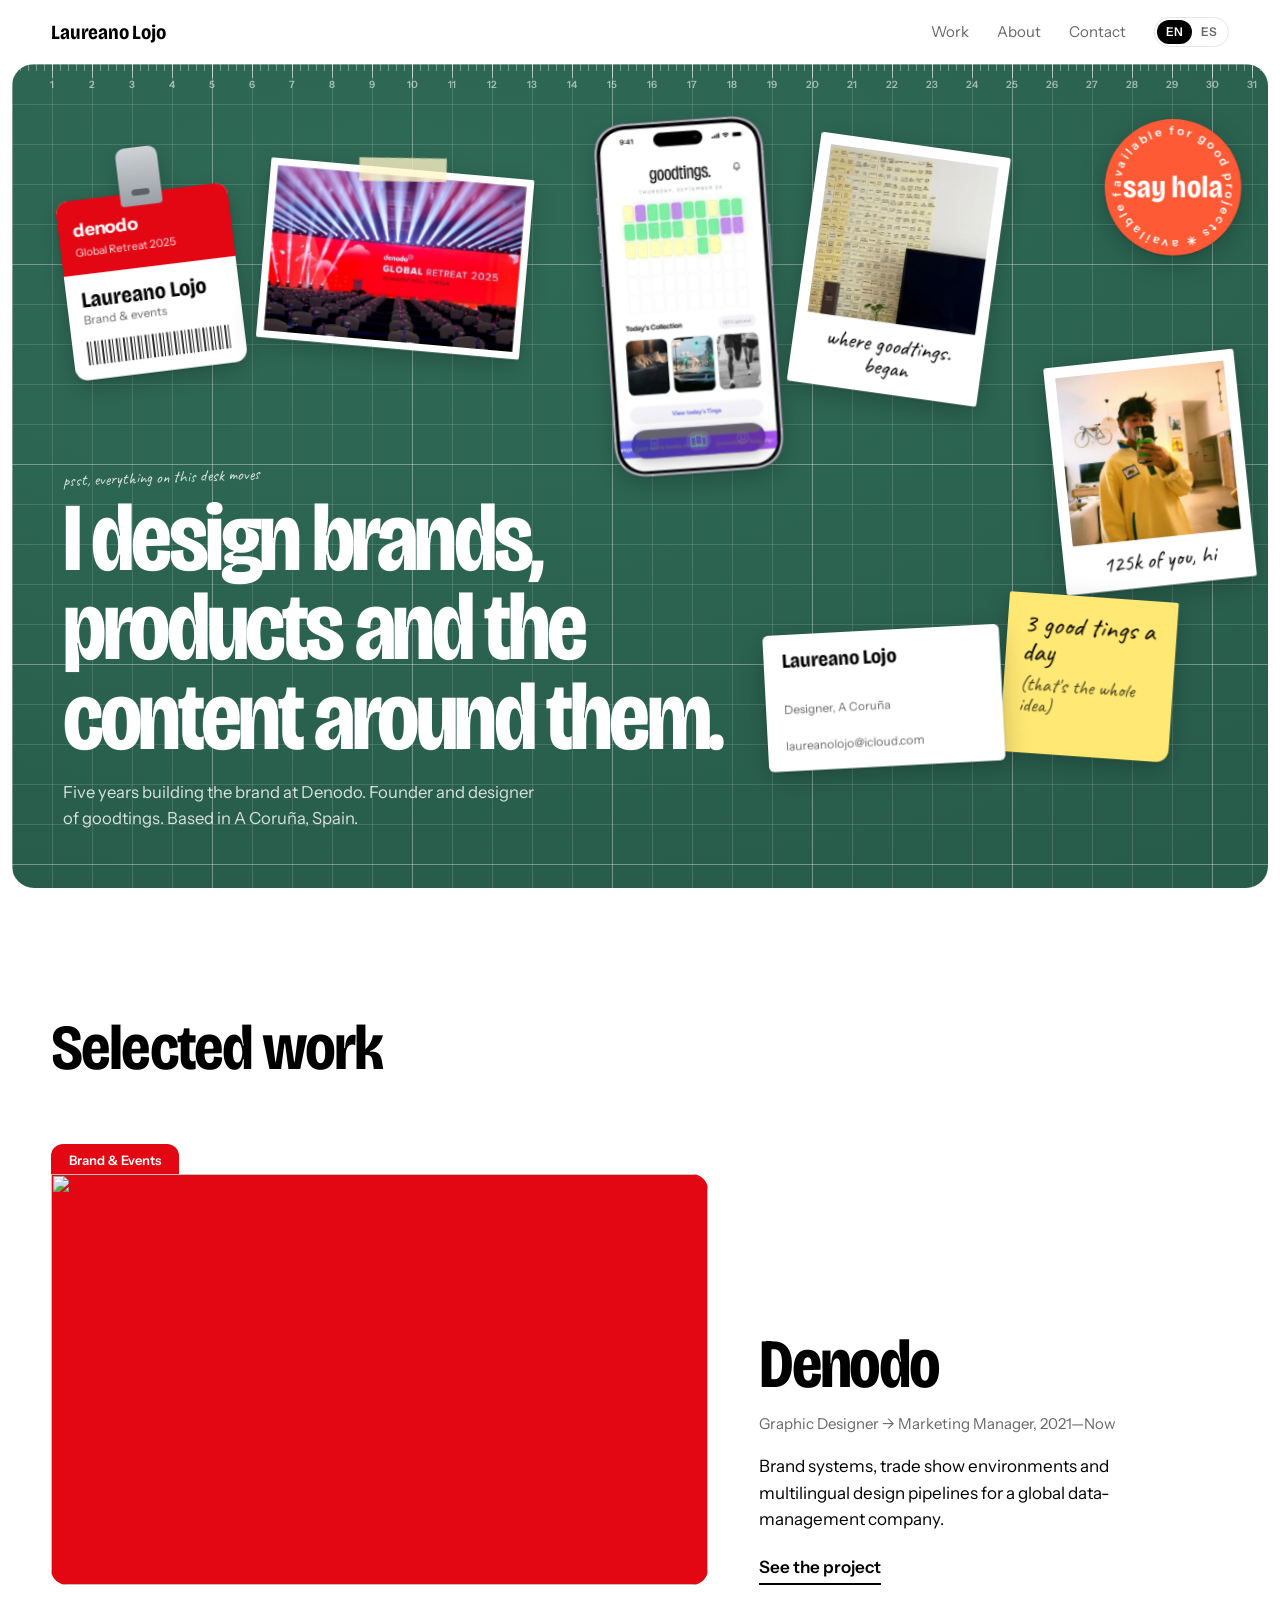
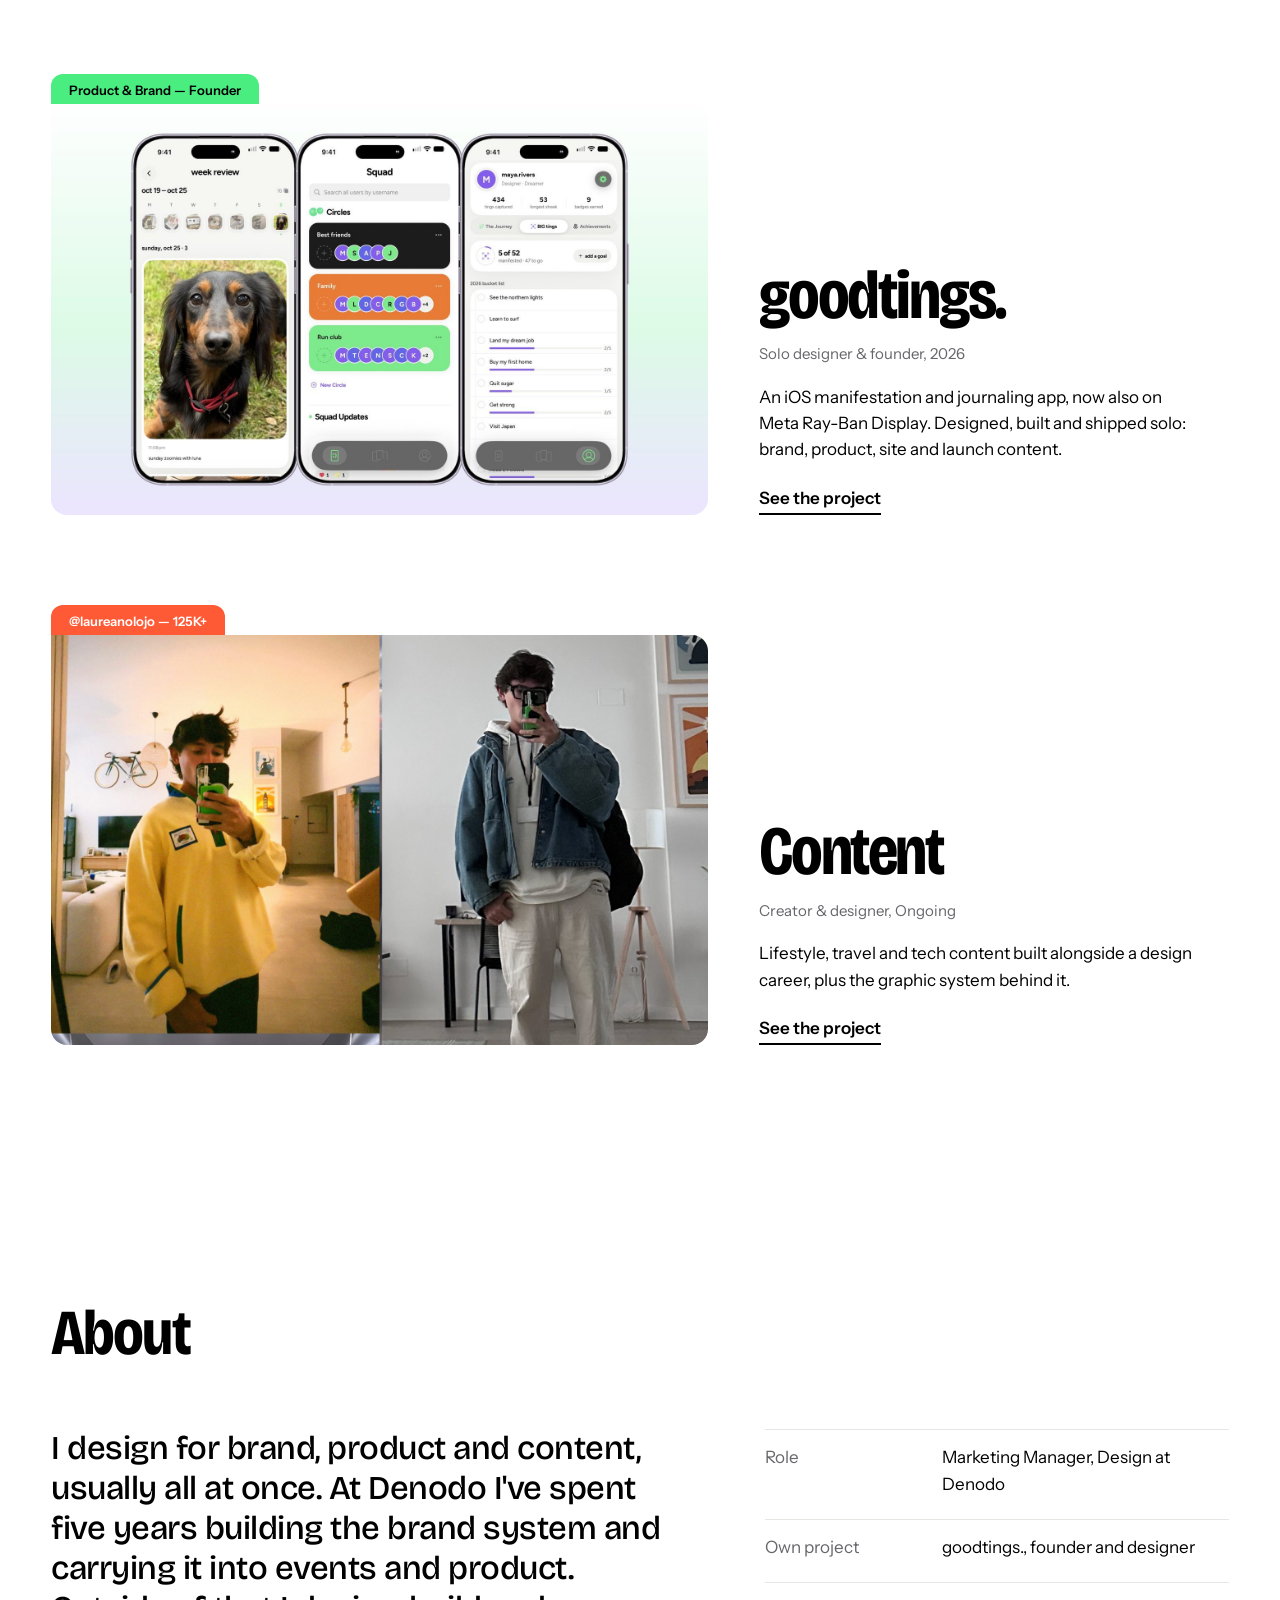
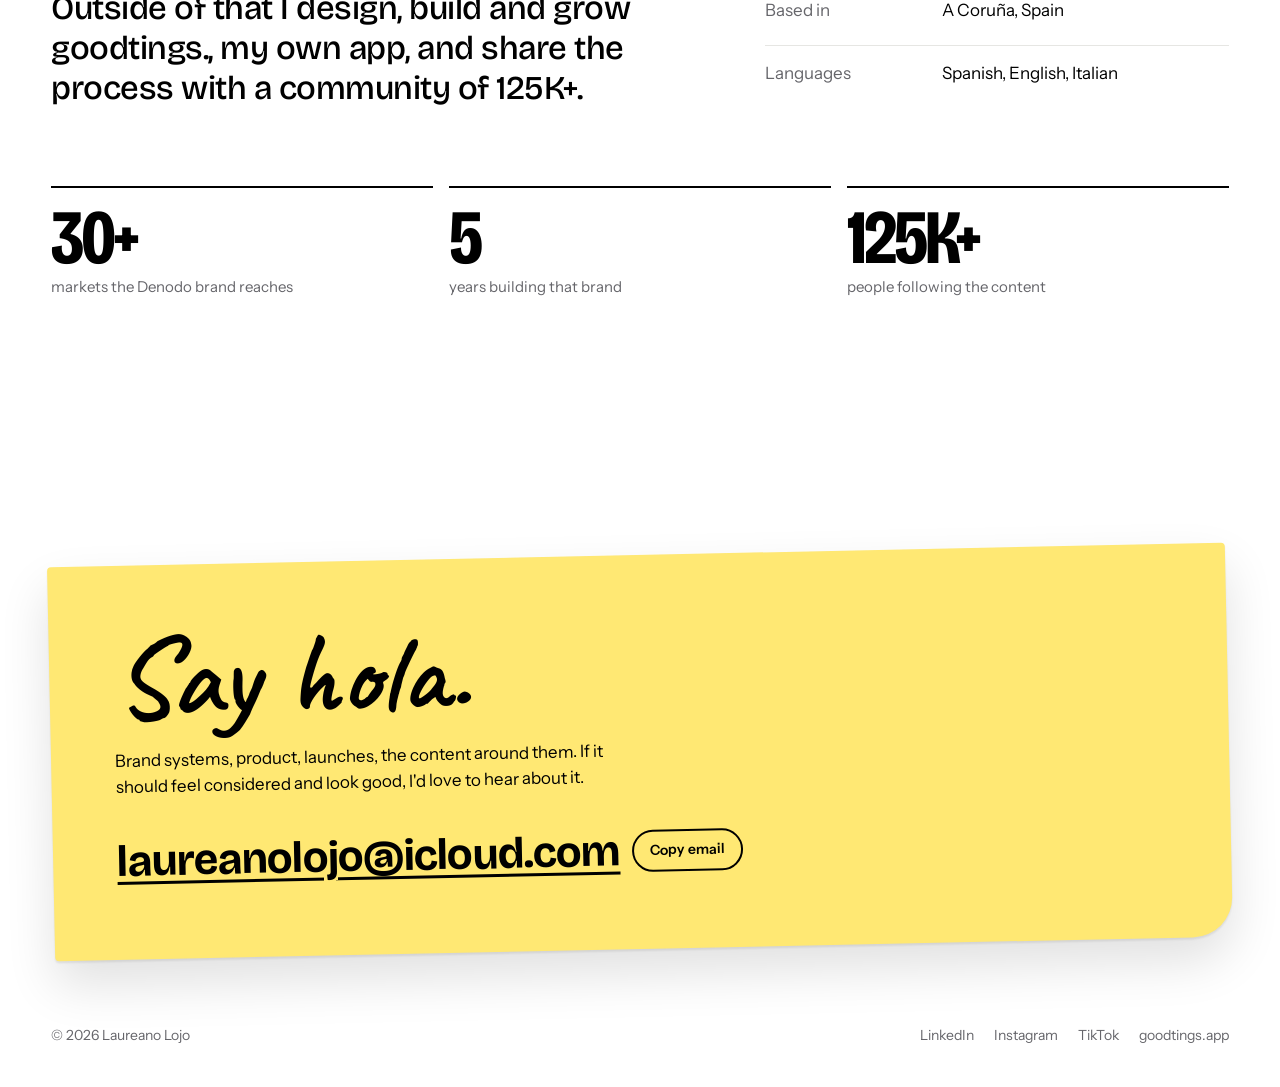
==== index.html @ 53f5b876 "portfolio: the desk — draggable work on a cutting mat, folders for projects, new covers, goodtings 1" ====
<!DOCTYPE html>
<html lang="en">
<head>
<meta charset="UTF-8">
<meta name="viewport" content="width=device-width, initial-scale=1.0, viewport-fit=cover">
<title>Laureano Lojo, designer</title>
<meta name="description" content="Laureano Lojo designs brands, products and the content around them. Brand at Denodo, founder of goodtings. A Coruña, Spain.">
<meta name="theme-color" content="#2F6B57">
<meta property="og:type" content="website">
<meta property="og:title" content="Laureano Lojo, designer">
<meta property="og:description" content="Brands, products and the content around them. Brand at Denodo, founder of goodtings.">
<meta property="og:image" content="https://nitolojo.github.io/laureano-portfolio/assets/images/og-image.jpg?v=2">
<meta property="og:url" content="https://nitolojo.github.io/laureano-portfolio/">
<meta name="twitter:card" content="summary_large_image">
<link rel="preconnect" href="https://fonts.googleapis.com">
<link rel="preconnect" href="https://fonts.gstatic.com" crossorigin>
<link href="https://fonts.googleapis.com/css2?family=Bricolage+Grotesque:opsz,wdth,wght@12..96,75..100,500;12..96,75..100,700&family=Caveat:wght@500;600&family=Instrument+Sans:wght@400;600&display=swap" rel="stylesheet">
<link rel="icon" type="image/x-icon" href="assets/favicon.ico">
<link rel="icon" type="image/png" sizes="32x32" href="assets/favicon-32.png">
<link rel="apple-touch-icon" href="assets/apple-touch-icon.png">
<link rel="stylesheet" href="assets/style.css?v=2">
</head>
<body>
<a class="skip" href="#work" data-en="Skip to work" data-es="Ir al trabajo">Skip to work</a>

<header class="wrap top">
  <a class="name" href="index.html">Laureano Lojo</a>
  <nav aria-label="main">
    <a href="#work" data-en="Work" data-es="Trabajo">Work</a>
    <a href="#about" class="hide-s" data-en="About" data-es="Sobre mí">About</a>
    <a href="#contact" data-en="Contact" data-es="Contacto">Contact</a>
    <span class="lang" role="group" aria-label="language">
      <button type="button" data-lang="en" aria-pressed="true">EN</button>
      <button type="button" data-lang="es" aria-pressed="false">ES</button>
    </span>
  </nav>
</header>

<!-- the desk: a cutting mat with the work lying on it. everything can be picked up. -->
<div class="desk" id="desk" aria-label="Laureano's desk: drag the objects around, or open one to see the project">
  <div class="desk-copy">
    <p class="hint" data-en="psst, everything on this desk moves" data-es="psst, todo en esta mesa se mueve">psst, everything on this desk moves</p>
    <h1 data-en="I design brands, products and the content around them." data-es="Diseño marcas, productos y el contenido que las rodea.">I design brands, products and the content around them.</h1>
    <p data-en="Five years building the brand at Denodo. Founder and designer of goodtings. Based in A Coruña, Spain." data-es="Cinco años construyendo la marca en Denodo. Fundador y diseñador de goodtings. Desde A Coruña.">Five years building the brand at Denodo. Founder and designer of goodtings. Based in A Coruña, Spain.</p>
  </div>

  <a class="obj" href="project.html?slug=denodo" data-at="0.04,0.06,-7" data-m="0.02,0.05,-8"
     data-en-label="Denodo: brand and events" data-es-label="Denodo: marca y eventos">
    <span class="face badge">
      <span class="clip"></span>
      <span class="card">
        <span class="band"><b>denodo</b><span>Global Retreat 2025</span></span>
        <span class="who"><b>Laureano Lojo</b><span data-en="Brand & events" data-es="Marca y eventos">Brand & events</span></span>
        <span class="bar"></span>
      </span>
    </span>
  </a>

  <a class="obj" href="project.html?slug=denodo" data-at="0.2,0.1,5" data-m="0.38,0.03,6"
     data-en-label="Denodo Global Retreat stage" data-es-label="Escenario del Global Retreat de Denodo">
    <span class="face print"><span class="tape"></span><img src="assets/images/desk/stage.jpg" alt="" width="274" height="182"></span>
  </a>

  <a class="obj" href="project.html?slug=goodtings" data-at="0.47,0.04,-4" data-m="0.62,0.27,-5"
     data-en-label="goodtings.: the app" data-es-label="goodtings.: la app">
    <span class="face phone"><img src="assets/images/desk/phone.webp" alt="" width="190" height="390"></span>
  </a>

  <a class="obj" href="project.html?slug=goodtings" data-at="0.63,0.07,8" data-m="0.0,0.3,7"
     data-en-label="goodtings. started as post-its on a wall" data-es-label="goodtings. empezó como post-its en una pared">
    <span class="face polaroid"><img src="assets/images/desk/postits.jpg" alt="" width="186" height="186"><span class="cap" data-en="where goodtings. began" data-es="donde empezó goodtings.">where goodtings. began</span></span>
  </a>

  <a class="obj" href="project.html?slug=content" data-at="0.83,0.33,-6" data-m="0.3,0.24,-3"
     data-en-label="Content: 125K+ on Instagram and TikTok" data-es-label="Contenido: 125K+ en Instagram y TikTok">
    <span class="face polaroid"><img src="assets/images/desk/selfie.jpg" alt="" width="186" height="186"><span class="cap" data-en="125k of you, hi" data-es="125k de vosotros, hola">125k of you, hi</span></span>
  </a>

  <div class="obj" tabindex="0" data-at="0.79,0.62,4" data-m="0.6,0.16,4"
       data-en-label="Post-it note" data-es-label="Post-it">
    <span class="face postit"><span data-en="3 good tings a day" data-es="3 good tings al día">3 good tings a day</span><small data-en="(that's the whole idea)" data-es="(esa es toda la idea)">(that's the whole idea)</small></span>
  </div>

  <a class="obj" href="#contact" data-at="0.87,0.04,0" data-m="0.7,0.03,0"
     data-en-label="Say hola: contact" data-es-label="Di hola: contacto">
    <span class="face sticker">
      <svg viewBox="0 0 150 150" aria-hidden="true"><defs><path id="ring" d="M75,75 m-58,0 a58,58 0 1,1 116,0 a58,58 0 1,1 -116,0"/></defs>
        <text fill="#fff" font-family="Instrument Sans, sans-serif" font-size="13" font-weight="600" letter-spacing="3"><textPath href="#ring" class="ring-text">available for good projects ✳ available for good projects ✳</textPath></text></svg>
      <b data-en="say hola" data-es="di hola">say hola</b>
    </span>
  </a>

  <a class="obj" href="mailto:laureanolojo@icloud.com" data-at="0.6,0.66,-3" data-m="0.3,0.43,-4"
     data-en-label="Business card: email Laureano" data-es-label="Tarjeta: escribe a Laureano">
    <span class="face bizcard"><b>Laureano Lojo</b><span><span data-en="Designer, A Coruña" data-es="Diseñador, A Coruña">Designer, A Coruña</span><br>laureanolojo@icloud.com</span></span>
  </a>
</div>

<main>
  <section id="work" class="wrap">
    <h2 class="sec-h" data-en="Selected work" data-es="Trabajo seleccionado">Selected work</h2>
    <div class="work-list" id="work-list"></div>
  </section>

  <section id="about" class="wrap">
    <h2 class="sec-h" data-en="About" data-es="Sobre mí">About</h2>
    <div class="about">
      <p class="lead" data-en="I design for brand, product and content, usually all at once. At Denodo I've spent five years building the brand system and carrying it into events and product. Outside of that I design, build and grow goodtings., my own app, and share the process with a community of 125K+."
         data-es="Diseño para marca, producto y contenido, casi siempre a la vez. En Denodo llevo cinco años construyendo el sistema de marca y llevándolo a eventos y producto. Fuera de eso diseño, construyo y hago crecer goodtings., mi propia app, y comparto el proceso con una comunidad de más de 125K personas.">I design for brand, product and content, usually all at once. At Denodo I've spent five years building the brand system and carrying it into events and product. Outside of that I design, build and grow goodtings., my own app, and share the process with a community of 125K+.</p>
      <dl class="facts">
        <div><dt data-en="Role" data-es="Rol">Role</dt><dd>Marketing Manager, Design at Denodo</dd></div>
        <div><dt data-en="Own project" data-es="Proyecto propio">Own project</dt><dd data-en="goodtings., founder and designer" data-es="goodtings., fundador y diseñador">goodtings., founder and designer</dd></div>
        <div><dt data-en="Based in" data-es="Base">Based in</dt><dd>A Coruña, Spain</dd></div>
        <div><dt data-en="Languages" data-es="Idiomas">Languages</dt><dd data-en="Spanish, English, Italian" data-es="Español, inglés, italiano">Spanish, English, Italian</dd></div>
      </dl>
    </div>
    <div class="numbers">
      <div><b>30+</b><span data-en="markets the Denodo brand reaches" data-es="mercados a los que llega la marca Denodo">markets the Denodo brand reaches</span></div>
      <div><b>5</b><span data-en="years building that brand" data-es="años construyendo esa marca">years building that brand</span></div>
      <div><b>125K+</b><span data-en="people following the content" data-es="personas siguiendo el contenido">people following the content</span></div>
    </div>
  </section>

  <section id="contact" class="wrap contact">
    <div class="note">
      <h2 data-en="Say hola." data-es="Di hola.">Say hola.</h2>
      <p data-en="Brand systems, product, launches, the content around them. If it should feel considered and look good, I'd love to hear about it." data-es="Sistemas de marca, producto, lanzamientos y el contenido que los rodea. Si tiene que sentirse cuidado y verse bien, me encantará escucharlo.">Brand systems, product, launches, the content around them. If it should feel considered and look good, I'd love to hear about it.</p>
      <div class="mail">
        <a href="mailto:laureanolojo@icloud.com">laureanolojo@icloud.com</a>
        <button type="button" class="copy" data-copy="laureanolojo@icloud.com" data-en="Copy email" data-es="Copiar email">Copy email</button>
      </div>
    </div>
  </section>
</main>

<footer class="wrap foot">
  <span>© 2026 Laureano Lojo</span>
  <nav aria-label="social">
    <a href="https://www.linkedin.com/in/laureano-lojo-a14077158/" target="_blank" rel="noopener">LinkedIn</a>
    <a href="https://instagram.com/laureanolojo" target="_blank" rel="noopener">Instagram</a>
    <a href="https://tiktok.com/@laureanolojo" target="_blank" rel="noopener">TikTok</a>
    <a href="https://goodtings.app/" target="_blank" rel="noopener">goodtings.app</a>
  </nav>
</footer>

<script src="assets/data.js?v=2"></script>
<script src="assets/main.js?v=2"></script>
</body>
</html>
---- assets/style.css ----
/* Laureano Lojo — the desk
   Palette: cutting-mat green, white paper, black ink, post-it yellow, signal orange. */
:root {
  --mat: #2F6B57;
  --mat-deep: #275B4A;
  --mat-line: rgba(255, 255, 255, .13);
  --mat-line-strong: rgba(255, 255, 255, .26);
  --paper: #FFFFFF;
  --ink: #000000;
  --graphite: #66666B;
  --rule: #E6E6E3;
  --postit: #FFE873;
  --signal: #FF5A36;
  --display: 'Bricolage Grotesque', 'Helvetica Neue', Arial, sans-serif;
  --text: 'Instrument Sans', 'Helvetica Neue', Arial, sans-serif;
  --hand: 'Caveat', 'Comic Sans MS', cursive;
  --gutter: clamp(16px, 4vw, 56px);
  --ease: cubic-bezier(.2, .8, .2, 1);
}

* { box-sizing: border-box; }
html { -webkit-text-size-adjust: 100%; scroll-behavior: smooth; }
@media (prefers-reduced-motion: reduce) { html { scroll-behavior: auto; } }
body {
  margin: 0; background: var(--paper); color: var(--ink);
  font-family: var(--text); font-size: 17px; line-height: 1.55;
  -webkit-font-smoothing: antialiased; text-rendering: optimizeLegibility;
}
img { max-width: 100%; display: block; }
a { color: inherit; }
button { font: inherit; color: inherit; }
:focus-visible { outline: 3px solid var(--signal); outline-offset: 3px; border-radius: 6px; }
.wrap { padding-inline: var(--gutter); max-width: 1440px; margin-inline: auto; }
.skip { position: absolute; left: -999px; top: 8px; background: var(--ink); color: #fff; padding: 8px 14px; border-radius: 8px; z-index: 100; }
.skip:focus { left: 8px; }

/* ── header ── */
.top { display: flex; align-items: center; justify-content: space-between; gap: 16px; height: 64px; }
.name { font-family: var(--display); font-weight: 700; font-size: 20px; letter-spacing: -.01em; text-decoration: none; font-variation-settings: 'wdth' 85; }
.top nav { display: flex; align-items: center; gap: clamp(10px, 2.4vw, 28px); font-size: 15px; }
.top nav a { text-decoration: none; color: var(--graphite); transition: color .2s; }
.top nav a:hover { color: var(--ink); }
.lang { display: inline-flex; border: 1px solid var(--rule); border-radius: 999px; padding: 2px; }
.lang button { border: 0; background: none; padding: 3px 9px; border-radius: 999px; font-size: 12px; font-weight: 600; color: var(--graphite); cursor: pointer; }
.lang button[aria-pressed="true"] { background: var(--ink); color: #fff; }

/* ── the desk (cutting mat) ── */
.desk {
  position: relative; margin: 0 12px; border-radius: 22px; overflow: hidden;
  height: min(calc(100svh - 76px), 900px); min-height: 600px;
  background:
    linear-gradient(var(--mat-line-strong) 1px, transparent 1px) 0 0 / 200px 200px,
    linear-gradient(90deg, var(--mat-line-strong) 1px, transparent 1px) 0 0 / 200px 200px,
    linear-gradient(var(--mat-line) 1px, transparent 1px) 0 0 / 40px 40px,
    linear-gradient(90deg, var(--mat-line) 1px, transparent 1px) 0 0 / 40px 40px,
    radial-gradient(120% 90% at 30% 20%, var(--mat) 0%, var(--mat-deep) 100%);
  touch-action: pan-y; user-select: none; -webkit-user-select: none;
}
.desk::before { /* the printed ruler along the top edge */
  content: ''; position: absolute; left: 0; right: 0; top: 0; height: 18px; pointer-events: none;
  background:
    linear-gradient(90deg, rgba(255,255,255,.55) 1px, transparent 1px) 0 0 / 40px 14px no-repeat,
    repeating-linear-gradient(90deg, rgba(255,255,255,.55) 0 1px, transparent 1px 40px) 0 0 / 100% 14px no-repeat,
    repeating-linear-gradient(90deg, rgba(255,255,255,.35) 0 1px, transparent 1px 8px) 0 0 / 100% 7px no-repeat;
}
.ruler-n { position: absolute; top: 16px; font: 600 10px/1 var(--text); color: rgba(255,255,255,.55); transform: translateX(-50%); pointer-events: none; }
.desk-copy { position: absolute; left: var(--gutter); right: var(--gutter); bottom: clamp(28px, 5vw, 56px); color: #fff; pointer-events: none; z-index: 1; }
.desk-copy h1 {
  margin: 0; max-width: 15ch; font-family: var(--display); font-weight: 700;
  font-size: clamp(44px, 7.6vw, 124px); line-height: .92; letter-spacing: -.035em; font-variation-settings: 'wdth' 82;
}
.desk-copy p { margin: 18px 0 0; max-width: 44ch; font-size: clamp(15px, 1.3vw, 18px); color: rgba(255,255,255,.82); }

/* objects */
.obj {
  position: absolute; left: 0; top: 0; z-index: 2; cursor: grab; touch-action: none;
  will-change: transform; text-decoration: none; color: var(--ink);
  filter: drop-shadow(0 1px 1px rgba(0,0,0,.18)) drop-shadow(0 8px 14px rgba(0,0,0,.22));
  transition: filter .25s var(--ease);
}
.obj.held { cursor: grabbing; filter: drop-shadow(0 2px 2px rgba(0,0,0,.14)) drop-shadow(0 26px 34px rgba(0,0,0,.3)); }
.obj:focus-visible { outline-color: var(--postit); }
:where(.obj) .face { display: block; position: relative; }
.face span, .face b, .face small { display: block; }

.polaroid { background: #fff; padding: 12px 12px 0; width: 210px; border-radius: 3px; }
.polaroid img { width: 186px; height: 186px; object-fit: cover; border-radius: 1px; pointer-events: none; }
.polaroid .cap { font-family: var(--hand); font-size: 25px; line-height: 1; padding: 12px 2px 16px; text-align: center; }
.phone img { width: 190px; pointer-events: none; }
.badge { width: 190px; }
.badge .clip { width: 46px; height: 64px; margin: 0 auto -14px; border-radius: 10px 10px 4px 4px; background: linear-gradient(#cfd2d6, #9aa0a6); position: relative; z-index: 1; }
.badge .clip::after { content: ''; position: absolute; left: 13px; right: 13px; top: 46px; height: 7px; border-radius: 4px; background: #5c6268; }
.badge .card { background: #fff; border-radius: 14px; overflow: hidden; padding-bottom: 16px; }
.badge .band { background: #E30613; color: #fff; padding: 18px 16px 14px; }
.badge .band b { display: block; font-family: var(--text); font-weight: 700; font-size: 20px; letter-spacing: -.01em; }
.badge .band span { font-size: 12px; opacity: .9; }
.badge .who { padding: 16px 16px 0; }
.badge .who b { display: block; font-family: var(--display); font-weight: 700; font-size: 24px; line-height: 1; font-variation-settings: 'wdth' 85; }
.badge .who span { font-size: 13px; color: var(--graphite); }
.badge .bar { margin: 14px 16px 0; height: 26px; background: repeating-linear-gradient(90deg, #000 0 2px, transparent 2px 4px, #000 4px 5px, transparent 5px 8px); opacity: .85; }
.print { background: #fff; padding: 8px; width: 290px; border-radius: 2px; }
.print img { width: 274px; pointer-events: none; }
.print .tape { position: absolute; top: -12px; left: 50%; width: 96px; height: 26px; margin-left: -48px; background: rgba(255, 246, 200, .78); transform: rotate(-4deg); }
.postit { width: 186px; min-height: 176px; padding: 18px 18px 20px; background: var(--postit); font-family: var(--hand); font-size: 30px; line-height: 1.02; border-radius: 2px 2px 14px 2px; }
.postit small { display: block; margin-top: 10px; font-size: 22px; opacity: .7; }
.sticker { width: 150px; height: 150px; border-radius: 50%; background: var(--signal); color: #fff; display: grid; place-items: center; }
.sticker svg { position: absolute; inset: 0; width: 100%; height: 100%; animation: spin 18s linear infinite; }
.sticker b { font-family: var(--display); font-size: 34px; line-height: .9; text-align: center; font-variation-settings: 'wdth' 80; }
@keyframes spin { to { transform: rotate(1turn); } }
@media (prefers-reduced-motion: reduce) { .sticker svg { animation: none; } }
.bizcard { width: 260px; height: 150px; padding: 18px 20px; background: #fff; border-radius: 6px; display: flex; flex-direction: column; justify-content: space-between; }
.bizcard b { font-family: var(--display); font-size: 22px; font-weight: 700; line-height: 1; font-variation-settings: 'wdth' 85; }
.bizcard span { font-size: 13px; color: var(--graphite); }

.hint { margin: 0 0 14px; color: rgba(255,255,255,.78); font-family: var(--hand); font-size: 26px; transform: rotate(-2deg); transform-origin: left; transition: opacity .6s; }
.desk.touched .hint { opacity: 0; }

/* ── sections ── */
section { padding-block: clamp(72px, 10vw, 140px); }
.sec-h { font-family: var(--display); font-weight: 700; font-size: clamp(36px, 5vw, 64px); line-height: 1; letter-spacing: -.03em; margin: 0 0 clamp(32px, 5vw, 64px); font-variation-settings: 'wdth' 85; }

/* work: projects as folders */
.work-list { display: grid; gap: clamp(48px, 7vw, 96px); }
.proj { display: grid; grid-template-columns: minmax(0, 7fr) minmax(0, 5fr); gap: clamp(24px, 4vw, 64px); align-items: end; text-decoration: none; }
.proj .folder { position: relative; padding-top: 30px; }
.proj .tab { position: absolute; left: 0; top: 0; height: 34px; padding: 6px 18px 0; border-radius: 12px 12px 0 0; background: var(--accent); color: var(--tab-ink, #fff); font-size: 13px; font-weight: 600; }
.proj .sheet { position: relative; border-radius: 0 16px 16px 16px; overflow: hidden; background: var(--accent); aspect-ratio: 16 / 10; }
.proj .sheet img { width: 100%; height: 100%; object-fit: cover; transition: transform .7s var(--ease); }
.proj:hover .sheet img { transform: scale(1.025); }
.proj h3 { margin: 0; font-family: var(--display); font-weight: 700; font-size: clamp(40px, 5.4vw, 80px); line-height: .95; letter-spacing: -.035em; font-variation-settings: 'wdth' 82; }
.proj .meta { margin: 14px 0 0; color: var(--graphite); font-size: 15px; }
.proj .sum { margin: 18px 0 0; max-width: 40ch; }
.proj .open { display: inline-block; margin-top: 22px; font-weight: 600; border-bottom: 2px solid currentColor; padding-bottom: 2px; }
.proj:hover .open { color: var(--mat); }

/* about */
.about { display: grid; grid-template-columns: minmax(0, 7fr) minmax(0, 5fr); gap: clamp(32px, 5vw, 80px); }
.about .lead { margin: 0; font-family: var(--display); font-weight: 500; font-size: clamp(24px, 2.6vw, 36px); line-height: 1.2; letter-spacing: -.015em; max-width: 30ch; }
.facts { margin: 0; display: grid; gap: 0; }
.facts div { display: grid; grid-template-columns: 9.5em 1fr; gap: 16px; padding: 14px 0; border-top: 1px solid var(--rule); }
.facts dt { color: var(--graphite); }
.facts dd { margin: 0; }
.numbers { display: grid; grid-template-columns: repeat(3, minmax(0, 1fr)); gap: 16px; margin-top: clamp(48px, 6vw, 80px); }
.numbers div { padding-top: 16px; border-top: 2px solid var(--ink); }
.numbers b { display: block; font-family: var(--display); font-size: clamp(44px, 6vw, 88px); line-height: .9; letter-spacing: -.04em; font-variation-settings: 'wdth' 80; }
.numbers span { color: var(--graphite); font-size: 15px; }

/* contact: one big post-it */
.contact { padding-bottom: 40px; }
.note {
  position: relative; background: var(--postit); border-radius: 4px 4px 40px 4px; padding: clamp(28px, 5vw, 72px);
  transform: rotate(-1.2deg); box-shadow: 0 2px 2px rgba(0,0,0,.08), 0 24px 50px rgba(0,0,0,.12);
}
.note h2 { margin: 0; font-family: var(--hand); font-weight: 600; font-size: clamp(56px, 9vw, 140px); line-height: .85; }
.note p { margin: 20px 0 0; max-width: 46ch; }
.mail { display: flex; flex-wrap: wrap; align-items: center; gap: 12px; margin-top: 28px; }
.mail a { font-family: var(--display); font-weight: 700; font-size: clamp(22px, 3.4vw, 44px); letter-spacing: -.02em; text-decoration-thickness: 3px; text-underline-offset: 6px; overflow-wrap: anywhere; }
.copy { border: 2px solid var(--ink); background: transparent; border-radius: 999px; padding: 8px 16px; font-weight: 600; font-size: 14px; cursor: pointer; }
.copy:hover { background: var(--ink); color: var(--postit); }
.foot { display: flex; flex-wrap: wrap; justify-content: space-between; gap: 12px; padding-block: 36px 40px; color: var(--graphite); font-size: 14px; }
.foot nav { display: flex; gap: 20px; }
.foot a { text-decoration: none; }
.foot a:hover { color: var(--ink); }

/* project page */
.pd-head { padding-block: clamp(40px, 6vw, 80px) clamp(28px, 4vw, 48px); }
.back { color: var(--graphite); text-decoration: none; font-size: 15px; }
.back:hover { color: var(--ink); }
.pd-head h1 { margin: 18px 0 0; font-family: var(--display); font-weight: 700; font-size: clamp(56px, 11vw, 176px); line-height: .88; letter-spacing: -.045em; font-variation-settings: 'wdth' 78; }
.pd-meta { display: grid; grid-template-columns: repeat(3, minmax(0, 1fr)); gap: 16px; margin: 36px 0 0; }
.pd-meta div { border-top: 1px solid var(--rule); padding-top: 12px; }
.pd-meta dt { color: var(--graphite); font-size: 14px; }
.pd-meta dd { margin: 4px 0 0; }
.visit { display: inline-block; margin-top: 28px; font-weight: 600; border-bottom: 2px solid currentColor; padding-bottom: 2px; text-decoration: none; }
.pd-cover { border-radius: 18px; overflow: hidden; background: var(--accent); }
.pd-cover img { width: 100%; }
.pd-desc { padding-block: clamp(48px, 7vw, 96px); }
.pd-desc p { margin: 0; max-width: 34ch; font-family: var(--display); font-weight: 500; font-size: clamp(24px, 2.8vw, 38px); line-height: 1.22; letter-spacing: -.015em; }
.gallery { columns: 2 380px; column-gap: clamp(12px, 2vw, 24px); }
.gallery img { width: 100%; border-radius: 14px; margin-bottom: clamp(12px, 2vw, 24px); break-inside: avoid; background: #f2f2f2; }
.next { display: block; margin-top: clamp(64px, 9vw, 120px); padding-block: 28px; border-top: 2px solid var(--ink); text-decoration: none; }
.next span { color: var(--graphite); font-size: 15px; }
.next b { display: block; font-family: var(--display); font-size: clamp(44px, 7vw, 104px); line-height: .95; letter-spacing: -.04em; font-variation-settings: 'wdth' 80; transition: color .2s; }
.next:hover b { color: var(--mat); }

/* ── responsive ── */
@media (max-width: 860px) {
  .proj, .about { grid-template-columns: 1fr; }
  .proj { align-items: start; }
  .top nav .hide-s { display: none; }
}
@media (max-width: 640px) {
  .desk { margin: 0 8px; border-radius: 18px; min-height: 560px; }
  .desk-copy h1 { font-size: clamp(40px, 12vw, 60px); }
  .numbers { grid-template-columns: 1fr; }
  .facts div { grid-template-columns: 1fr; gap: 2px; }
  .pd-meta { grid-template-columns: 1fr; }
  .note { transform: none; }
}
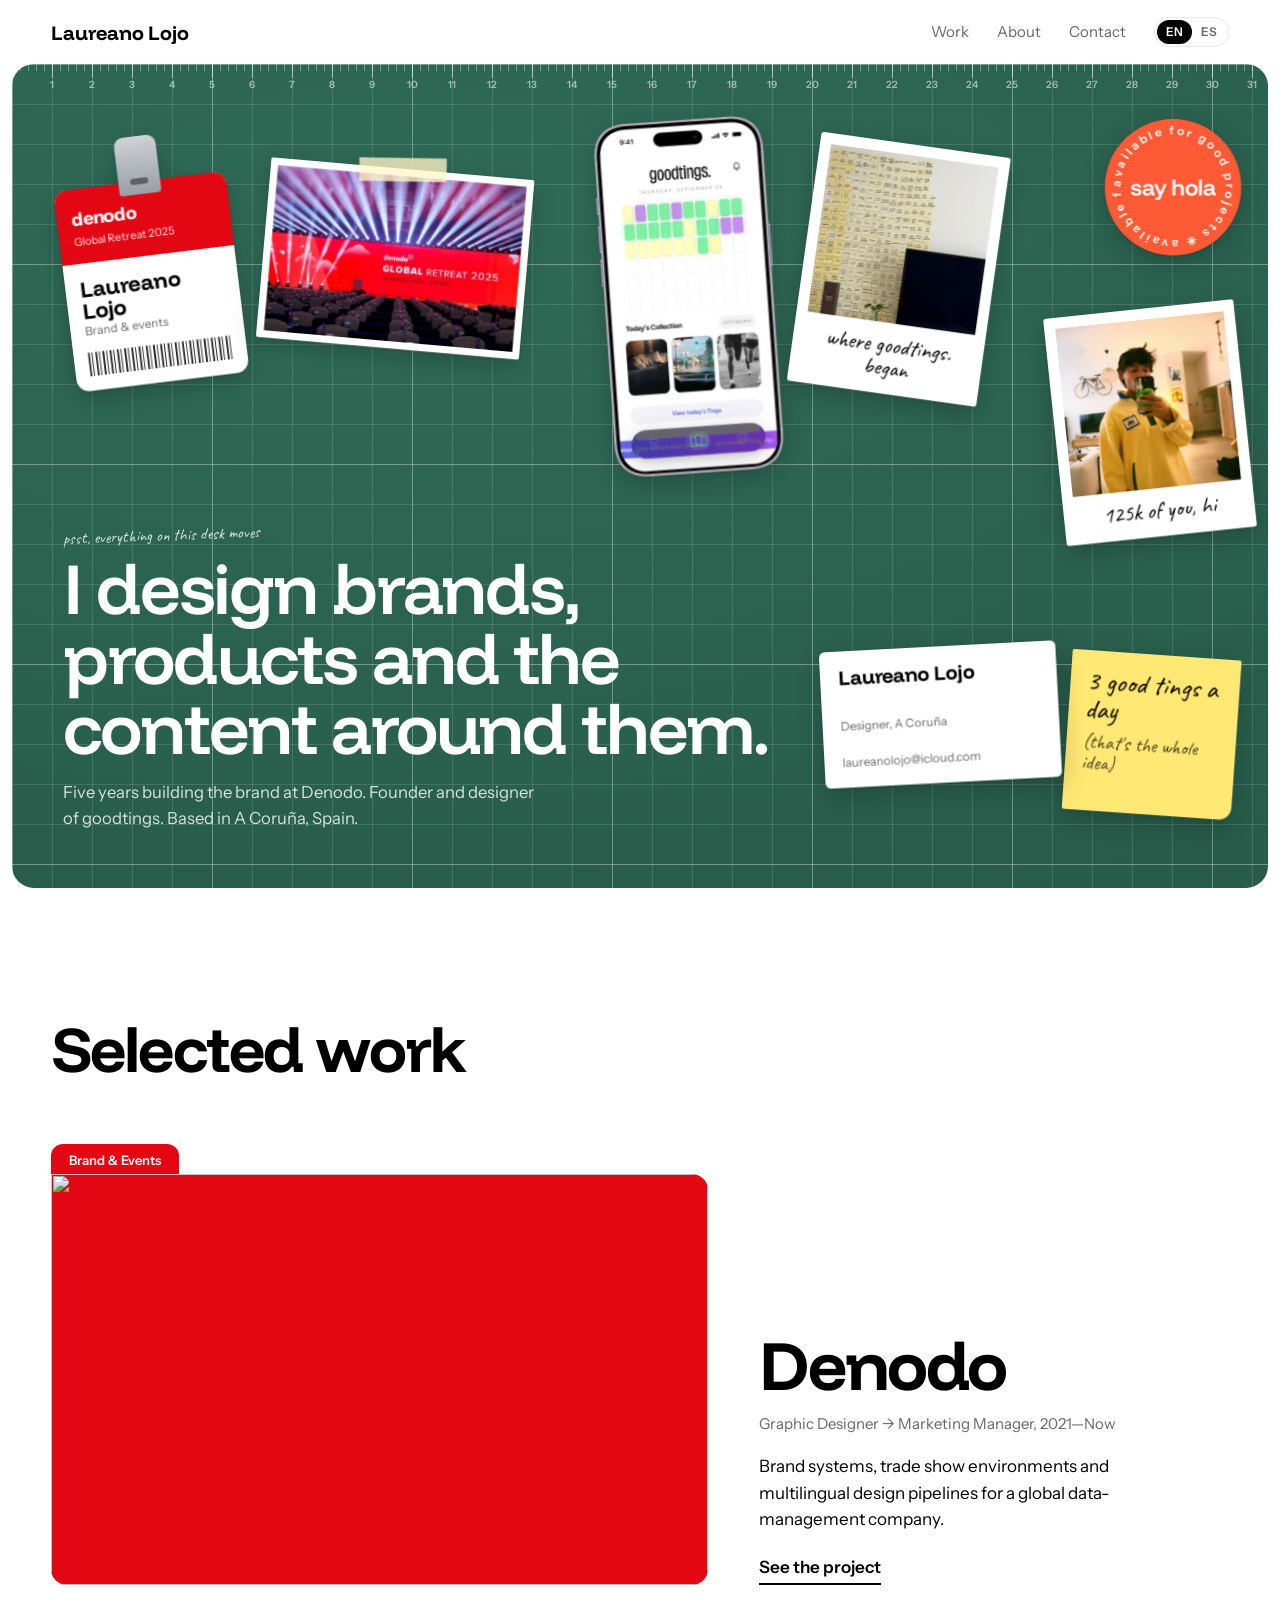
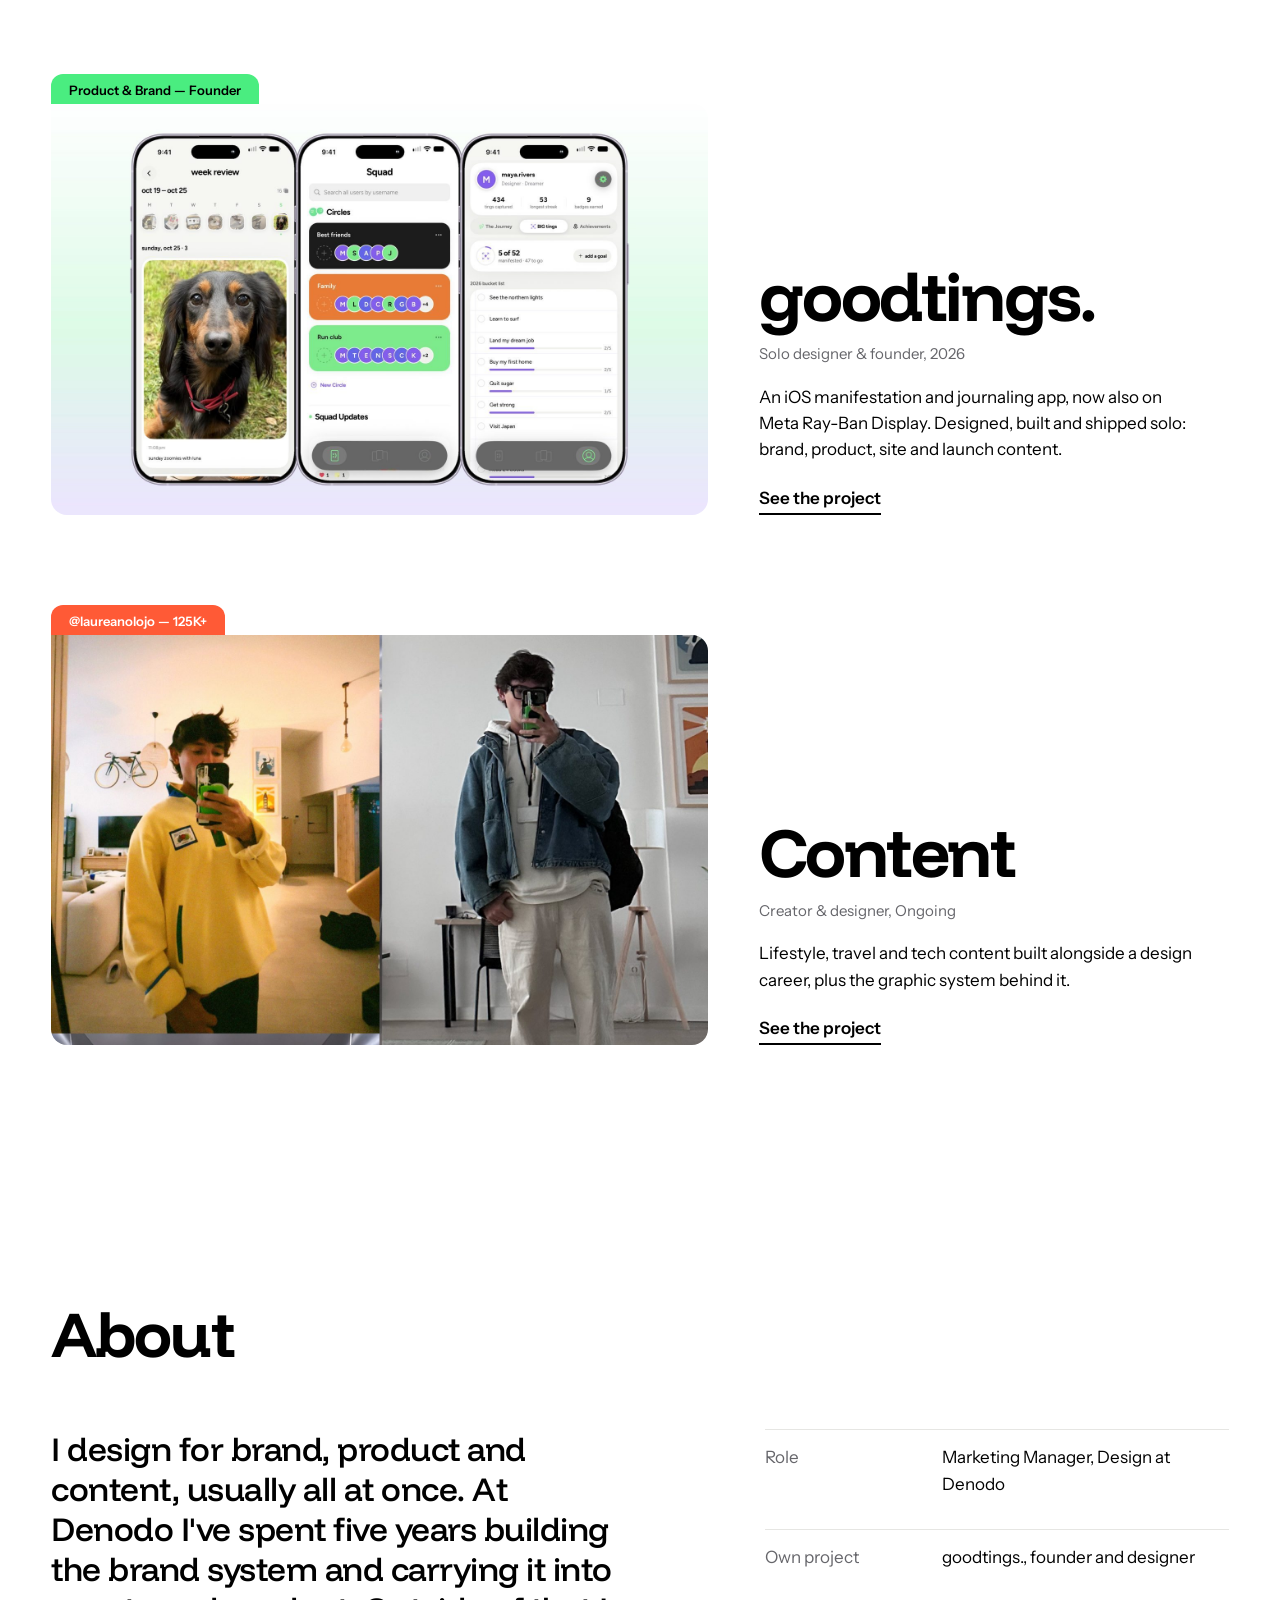
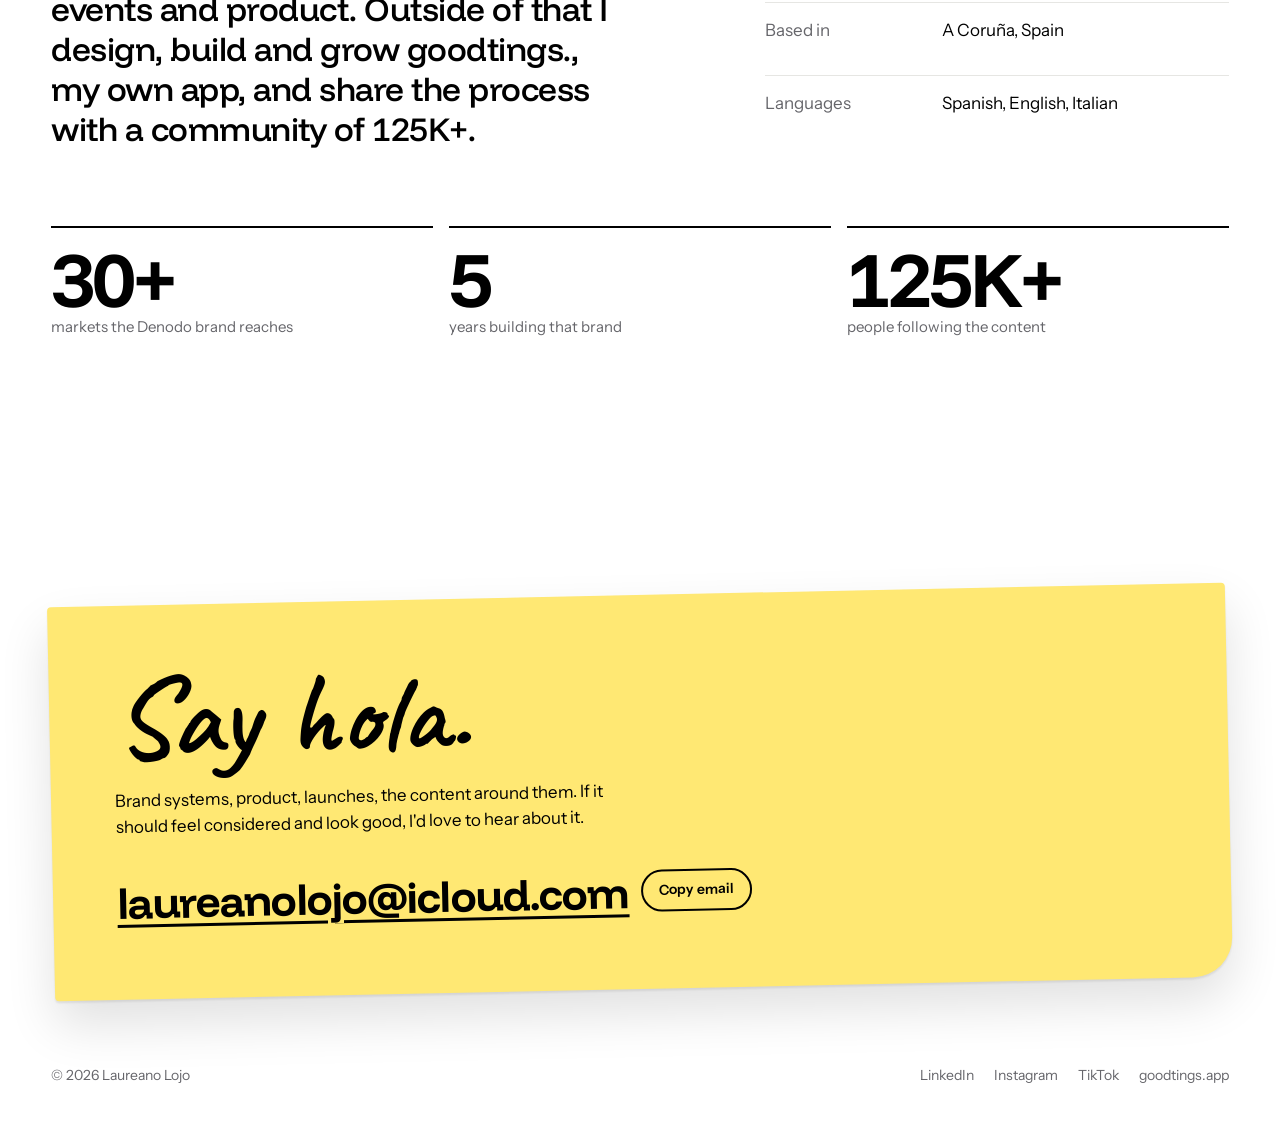
==== commit e41be28d: "portfolio: Funnel Display for headings, headline and desk spacing tuned Co-Authored-By: Claude Opus " ====
--- a/index.html
+++ b/index.html
@@ -9,16 +9,16 @@
 <meta property="og:type" content="website">
 <meta property="og:title" content="Laureano Lojo, designer">
 <meta property="og:description" content="Brands, products and the content around them. Brand at Denodo, founder of goodtings.">
-<meta property="og:image" content="https://nitolojo.github.io/laureano-portfolio/assets/images/og-image.jpg?v=2">
+<meta property="og:image" content="https://nitolojo.github.io/laureano-portfolio/assets/images/og-image.jpg?v=3">
 <meta property="og:url" content="https://nitolojo.github.io/laureano-portfolio/">
 <meta name="twitter:card" content="summary_large_image">
 <link rel="preconnect" href="https://fonts.googleapis.com">
 <link rel="preconnect" href="https://fonts.gstatic.com" crossorigin>
-<link href="https://fonts.googleapis.com/css2?family=Bricolage+Grotesque:opsz,wdth,wght@12..96,75..100,500;12..96,75..100,700&family=Caveat:wght@500;600&family=Instrument+Sans:wght@400;600&display=swap" rel="stylesheet">
+<link href="https://fonts.googleapis.com/css2?family=Funnel+Display:wght@500;600;700&family=Caveat:wght@500;600&family=Instrument+Sans:wght@400;600&display=swap" rel="stylesheet">
 <link rel="icon" type="image/x-icon" href="assets/favicon.ico">
 <link rel="icon" type="image/png" sizes="32x32" href="assets/favicon-32.png">
 <link rel="apple-touch-icon" href="assets/apple-touch-icon.png">
-<link rel="stylesheet" href="assets/style.css?v=2">
+<link rel="stylesheet" href="assets/style.css?v=3">
 </head>
 <body>
 <a class="skip" href="#work" data-en="Skip to work" data-es="Ir al trabajo">Skip to work</a>
@@ -71,12 +71,12 @@
     <span class="face polaroid"><img src="assets/images/desk/postits.jpg" alt="" width="186" height="186"><span class="cap" data-en="where goodtings. began" data-es="donde empezó goodtings.">where goodtings. began</span></span>
   </a>
 
-  <a class="obj" href="project.html?slug=content" data-at="0.83,0.33,-6" data-m="0.3,0.24,-3"
+  <a class="obj" href="project.html?slug=content" data-at="0.83,0.27,-6" data-m="0.3,0.24,-3"
      data-en-label="Content: 125K+ on Instagram and TikTok" data-es-label="Contenido: 125K+ en Instagram y TikTok">
     <span class="face polaroid"><img src="assets/images/desk/selfie.jpg" alt="" width="186" height="186"><span class="cap" data-en="125k of you, hi" data-es="125k de vosotros, hola">125k of you, hi</span></span>
   </a>
 
-  <div class="obj" tabindex="0" data-at="0.79,0.62,4" data-m="0.6,0.16,4"
+  <div class="obj" tabindex="0" data-at="0.84,0.69,4" data-m="0.6,0.16,4"
        data-en-label="Post-it note" data-es-label="Post-it">
     <span class="face postit"><span data-en="3 good tings a day" data-es="3 good tings al día">3 good tings a day</span><small data-en="(that's the whole idea)" data-es="(esa es toda la idea)">(that's the whole idea)</small></span>
   </div>
@@ -90,7 +90,7 @@
     </span>
   </a>
 
-  <a class="obj" href="mailto:laureanolojo@icloud.com" data-at="0.6,0.66,-3" data-m="0.3,0.43,-4"
+  <a class="obj" href="mailto:laureanolojo@icloud.com" data-at="0.645,0.68,-3" data-m="0.3,0.43,-4"
      data-en-label="Business card: email Laureano" data-es-label="Tarjeta: escribe a Laureano">
     <span class="face bizcard"><b>Laureano Lojo</b><span><span data-en="Designer, A Coruña" data-es="Diseñador, A Coruña">Designer, A Coruña</span><br>laureanolojo@icloud.com</span></span>
   </a>
--- a/assets/style.css
+++ b/assets/style.css
@@ -11,7 +11,7 @@
   --rule: #E6E6E3;
   --postit: #FFE873;
   --signal: #FF5A36;
-  --display: 'Bricolage Grotesque', 'Helvetica Neue', Arial, sans-serif;
+  --display: 'Funnel Display', 'Helvetica Neue', Arial, sans-serif;
   --text: 'Instrument Sans', 'Helvetica Neue', Arial, sans-serif;
   --hand: 'Caveat', 'Comic Sans MS', cursive;
   --gutter: clamp(16px, 4vw, 56px);
@@ -36,7 +36,7 @@
 
 /* ── header ── */
 .top { display: flex; align-items: center; justify-content: space-between; gap: 16px; height: 64px; }
-.name { font-family: var(--display); font-weight: 700; font-size: 20px; letter-spacing: -.01em; text-decoration: none; font-variation-settings: 'wdth' 85; }
+.name { font-family: var(--display); font-weight: 700; font-size: 20px; letter-spacing: -.01em; text-decoration: none; }
 .top nav { display: flex; align-items: center; gap: clamp(10px, 2.4vw, 28px); font-size: 15px; }
 .top nav a { text-decoration: none; color: var(--graphite); transition: color .2s; }
 .top nav a:hover { color: var(--ink); }
@@ -66,8 +66,8 @@
 .ruler-n { position: absolute; top: 16px; font: 600 10px/1 var(--text); color: rgba(255,255,255,.55); transform: translateX(-50%); pointer-events: none; }
 .desk-copy { position: absolute; left: var(--gutter); right: var(--gutter); bottom: clamp(28px, 5vw, 56px); color: #fff; pointer-events: none; z-index: 1; }
 .desk-copy h1 {
-  margin: 0; max-width: 15ch; font-family: var(--display); font-weight: 700;
-  font-size: clamp(44px, 7.6vw, 124px); line-height: .92; letter-spacing: -.035em; font-variation-settings: 'wdth' 82;
+  margin: 0; max-width: 19ch; font-family: var(--display); font-weight: 600;
+  font-size: clamp(40px, 5.6vw, 92px); line-height: .98; letter-spacing: -.03em;
 }
 .desk-copy p { margin: 18px 0 0; max-width: 44ch; font-size: clamp(15px, 1.3vw, 18px); color: rgba(255,255,255,.82); }
 
@@ -95,7 +95,7 @@
 .badge .band b { display: block; font-family: var(--text); font-weight: 700; font-size: 20px; letter-spacing: -.01em; }
 .badge .band span { font-size: 12px; opacity: .9; }
 .badge .who { padding: 16px 16px 0; }
-.badge .who b { display: block; font-family: var(--display); font-weight: 700; font-size: 24px; line-height: 1; font-variation-settings: 'wdth' 85; }
+.badge .who b { display: block; font-family: var(--display); font-weight: 700; font-size: 24px; line-height: 1; }
 .badge .who span { font-size: 13px; color: var(--graphite); }
 .badge .bar { margin: 14px 16px 0; height: 26px; background: repeating-linear-gradient(90deg, #000 0 2px, transparent 2px 4px, #000 4px 5px, transparent 5px 8px); opacity: .85; }
 .print { background: #fff; padding: 8px; width: 290px; border-radius: 2px; }
@@ -105,11 +105,11 @@
 .postit small { display: block; margin-top: 10px; font-size: 22px; opacity: .7; }
 .sticker { width: 150px; height: 150px; border-radius: 50%; background: var(--signal); color: #fff; display: grid; place-items: center; }
 .sticker svg { position: absolute; inset: 0; width: 100%; height: 100%; animation: spin 18s linear infinite; }
-.sticker b { font-family: var(--display); font-size: 34px; line-height: .9; text-align: center; font-variation-settings: 'wdth' 80; }
+.sticker b { font-family: var(--display); font-weight: 600; font-size: 25px; line-height: .95; text-align: center; letter-spacing: -.02em; }
 @keyframes spin { to { transform: rotate(1turn); } }
 @media (prefers-reduced-motion: reduce) { .sticker svg { animation: none; } }
 .bizcard { width: 260px; height: 150px; padding: 18px 20px; background: #fff; border-radius: 6px; display: flex; flex-direction: column; justify-content: space-between; }
-.bizcard b { font-family: var(--display); font-size: 22px; font-weight: 700; line-height: 1; font-variation-settings: 'wdth' 85; }
+.bizcard b { font-family: var(--display); font-size: 22px; font-weight: 700; line-height: 1; }
 .bizcard span { font-size: 13px; color: var(--graphite); }
 
 .hint { margin: 0 0 14px; color: rgba(255,255,255,.78); font-family: var(--hand); font-size: 26px; transform: rotate(-2deg); transform-origin: left; transition: opacity .6s; }
@@ -117,7 +117,7 @@
 
 /* ── sections ── */
 section { padding-block: clamp(72px, 10vw, 140px); }
-.sec-h { font-family: var(--display); font-weight: 700; font-size: clamp(36px, 5vw, 64px); line-height: 1; letter-spacing: -.03em; margin: 0 0 clamp(32px, 5vw, 64px); font-variation-settings: 'wdth' 85; }
+.sec-h { font-family: var(--display); font-weight: 700; font-size: clamp(36px, 5vw, 64px); line-height: 1; letter-spacing: -.03em; margin: 0 0 clamp(32px, 5vw, 64px); }
 
 /* work: projects as folders */
 .work-list { display: grid; gap: clamp(48px, 7vw, 96px); }
@@ -127,7 +127,7 @@
 .proj .sheet { position: relative; border-radius: 0 16px 16px 16px; overflow: hidden; background: var(--accent); aspect-ratio: 16 / 10; }
 .proj .sheet img { width: 100%; height: 100%; object-fit: cover; transition: transform .7s var(--ease); }
 .proj:hover .sheet img { transform: scale(1.025); }
-.proj h3 { margin: 0; font-family: var(--display); font-weight: 700; font-size: clamp(40px, 5.4vw, 80px); line-height: .95; letter-spacing: -.035em; font-variation-settings: 'wdth' 82; }
+.proj h3 { margin: 0; font-family: var(--display); font-weight: 700; font-size: clamp(40px, 5.4vw, 80px); line-height: .95; letter-spacing: -.035em; }
 .proj .meta { margin: 14px 0 0; color: var(--graphite); font-size: 15px; }
 .proj .sum { margin: 18px 0 0; max-width: 40ch; }
 .proj .open { display: inline-block; margin-top: 22px; font-weight: 600; border-bottom: 2px solid currentColor; padding-bottom: 2px; }
@@ -142,7 +142,7 @@
 .facts dd { margin: 0; }
 .numbers { display: grid; grid-template-columns: repeat(3, minmax(0, 1fr)); gap: 16px; margin-top: clamp(48px, 6vw, 80px); }
 .numbers div { padding-top: 16px; border-top: 2px solid var(--ink); }
-.numbers b { display: block; font-family: var(--display); font-size: clamp(44px, 6vw, 88px); line-height: .9; letter-spacing: -.04em; font-variation-settings: 'wdth' 80; }
+.numbers b { display: block; font-family: var(--display); font-size: clamp(44px, 6vw, 88px); line-height: .9; letter-spacing: -.04em; }
 .numbers span { color: var(--graphite); font-size: 15px; }
 
 /* contact: one big post-it */
@@ -166,7 +166,7 @@
 .pd-head { padding-block: clamp(40px, 6vw, 80px) clamp(28px, 4vw, 48px); }
 .back { color: var(--graphite); text-decoration: none; font-size: 15px; }
 .back:hover { color: var(--ink); }
-.pd-head h1 { margin: 18px 0 0; font-family: var(--display); font-weight: 700; font-size: clamp(56px, 11vw, 176px); line-height: .88; letter-spacing: -.045em; font-variation-settings: 'wdth' 78; }
+.pd-head h1 { margin: 18px 0 0; font-family: var(--display); font-weight: 700; font-size: clamp(52px, 9vw, 150px); line-height: .92; letter-spacing: -.04em; }
 .pd-meta { display: grid; grid-template-columns: repeat(3, minmax(0, 1fr)); gap: 16px; margin: 36px 0 0; }
 .pd-meta div { border-top: 1px solid var(--rule); padding-top: 12px; }
 .pd-meta dt { color: var(--graphite); font-size: 14px; }
@@ -180,7 +180,7 @@
 .gallery img { width: 100%; border-radius: 14px; margin-bottom: clamp(12px, 2vw, 24px); break-inside: avoid; background: #f2f2f2; }
 .next { display: block; margin-top: clamp(64px, 9vw, 120px); padding-block: 28px; border-top: 2px solid var(--ink); text-decoration: none; }
 .next span { color: var(--graphite); font-size: 15px; }
-.next b { display: block; font-family: var(--display); font-size: clamp(44px, 7vw, 104px); line-height: .95; letter-spacing: -.04em; font-variation-settings: 'wdth' 80; transition: color .2s; }
+.next b { display: block; font-family: var(--display); font-size: clamp(44px, 7vw, 104px); line-height: .95; letter-spacing: -.04em; transition: color .2s; }
 .next:hover b { color: var(--mat); }
 
 /* ── responsive ── */
@@ -191,7 +191,7 @@
 }
 @media (max-width: 640px) {
   .desk { margin: 0 8px; border-radius: 18px; min-height: 560px; }
-  .desk-copy h1 { font-size: clamp(40px, 12vw, 60px); }
+  .desk-copy h1 { font-size: clamp(36px, 10.4vw, 52px); }
   .numbers { grid-template-columns: 1fr; }
   .facts div { grid-template-columns: 1fr; gap: 2px; }
   .pd-meta { grid-template-columns: 1fr; }
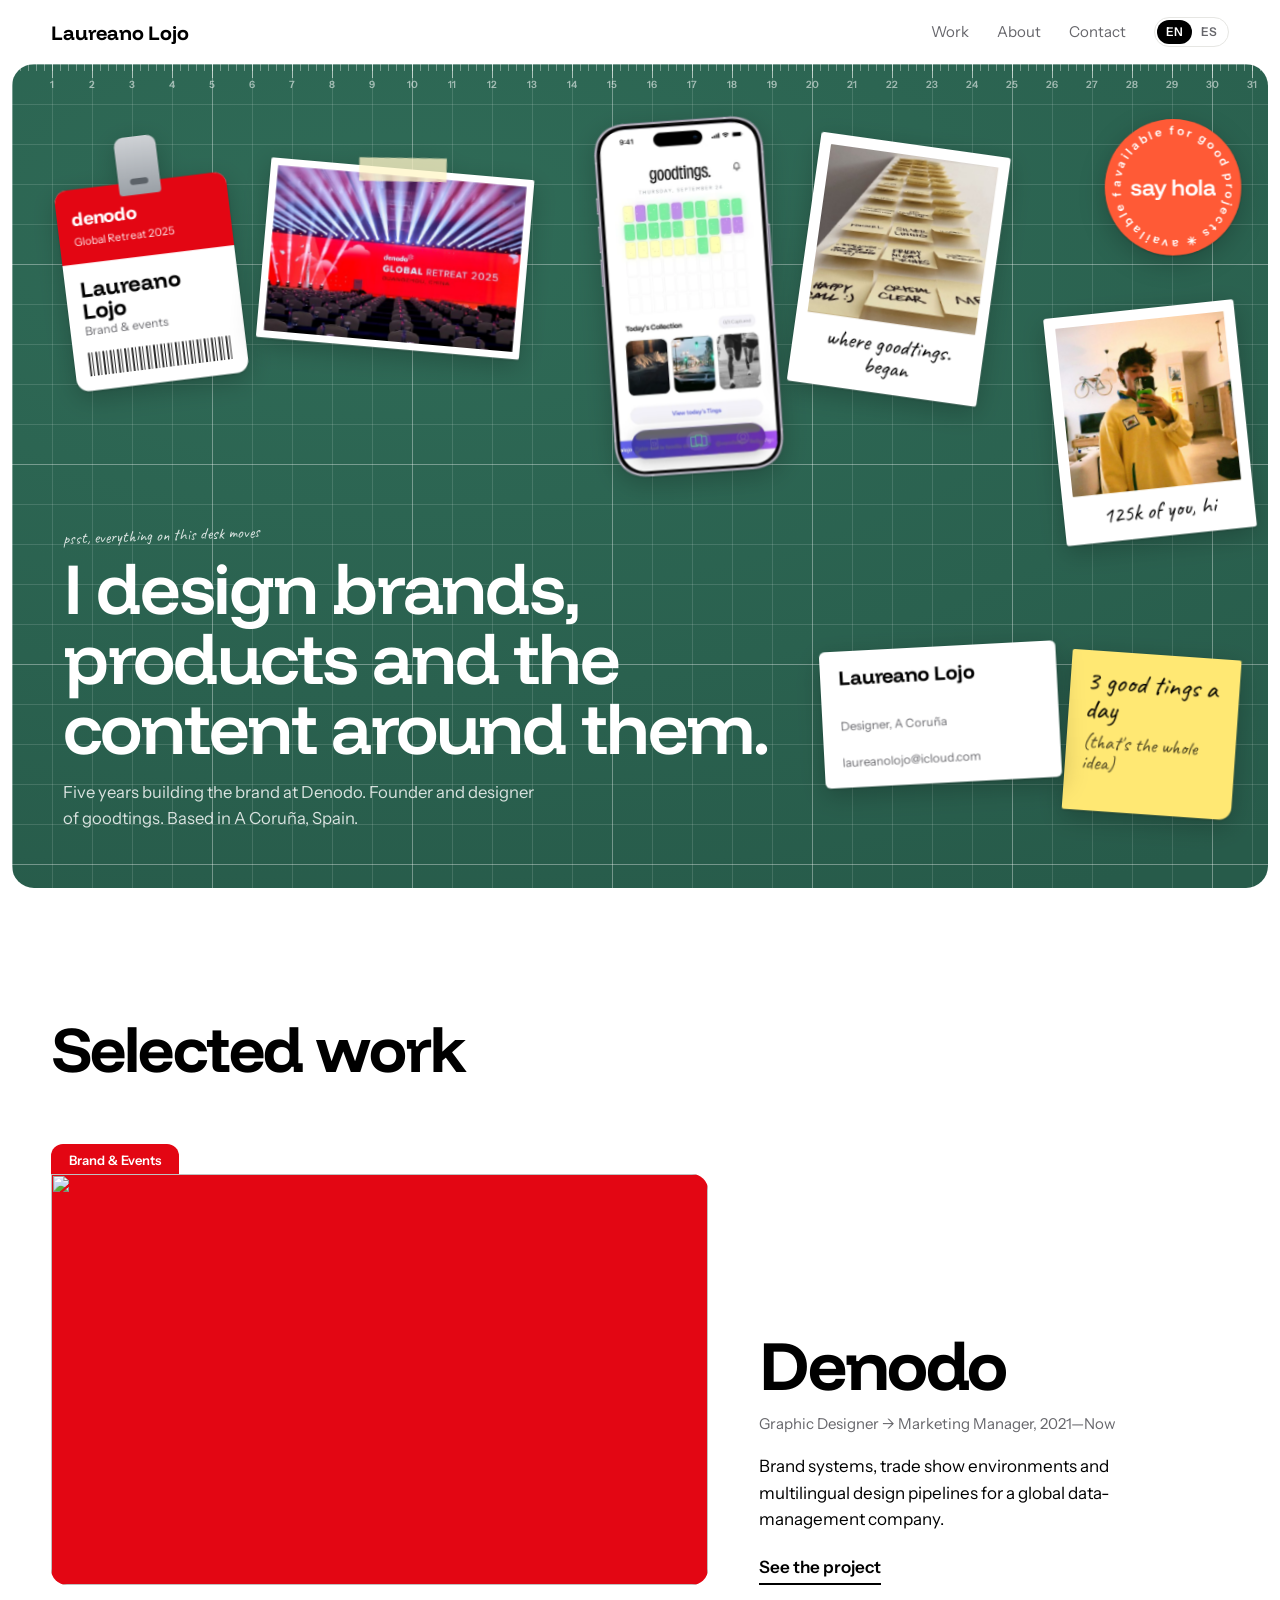
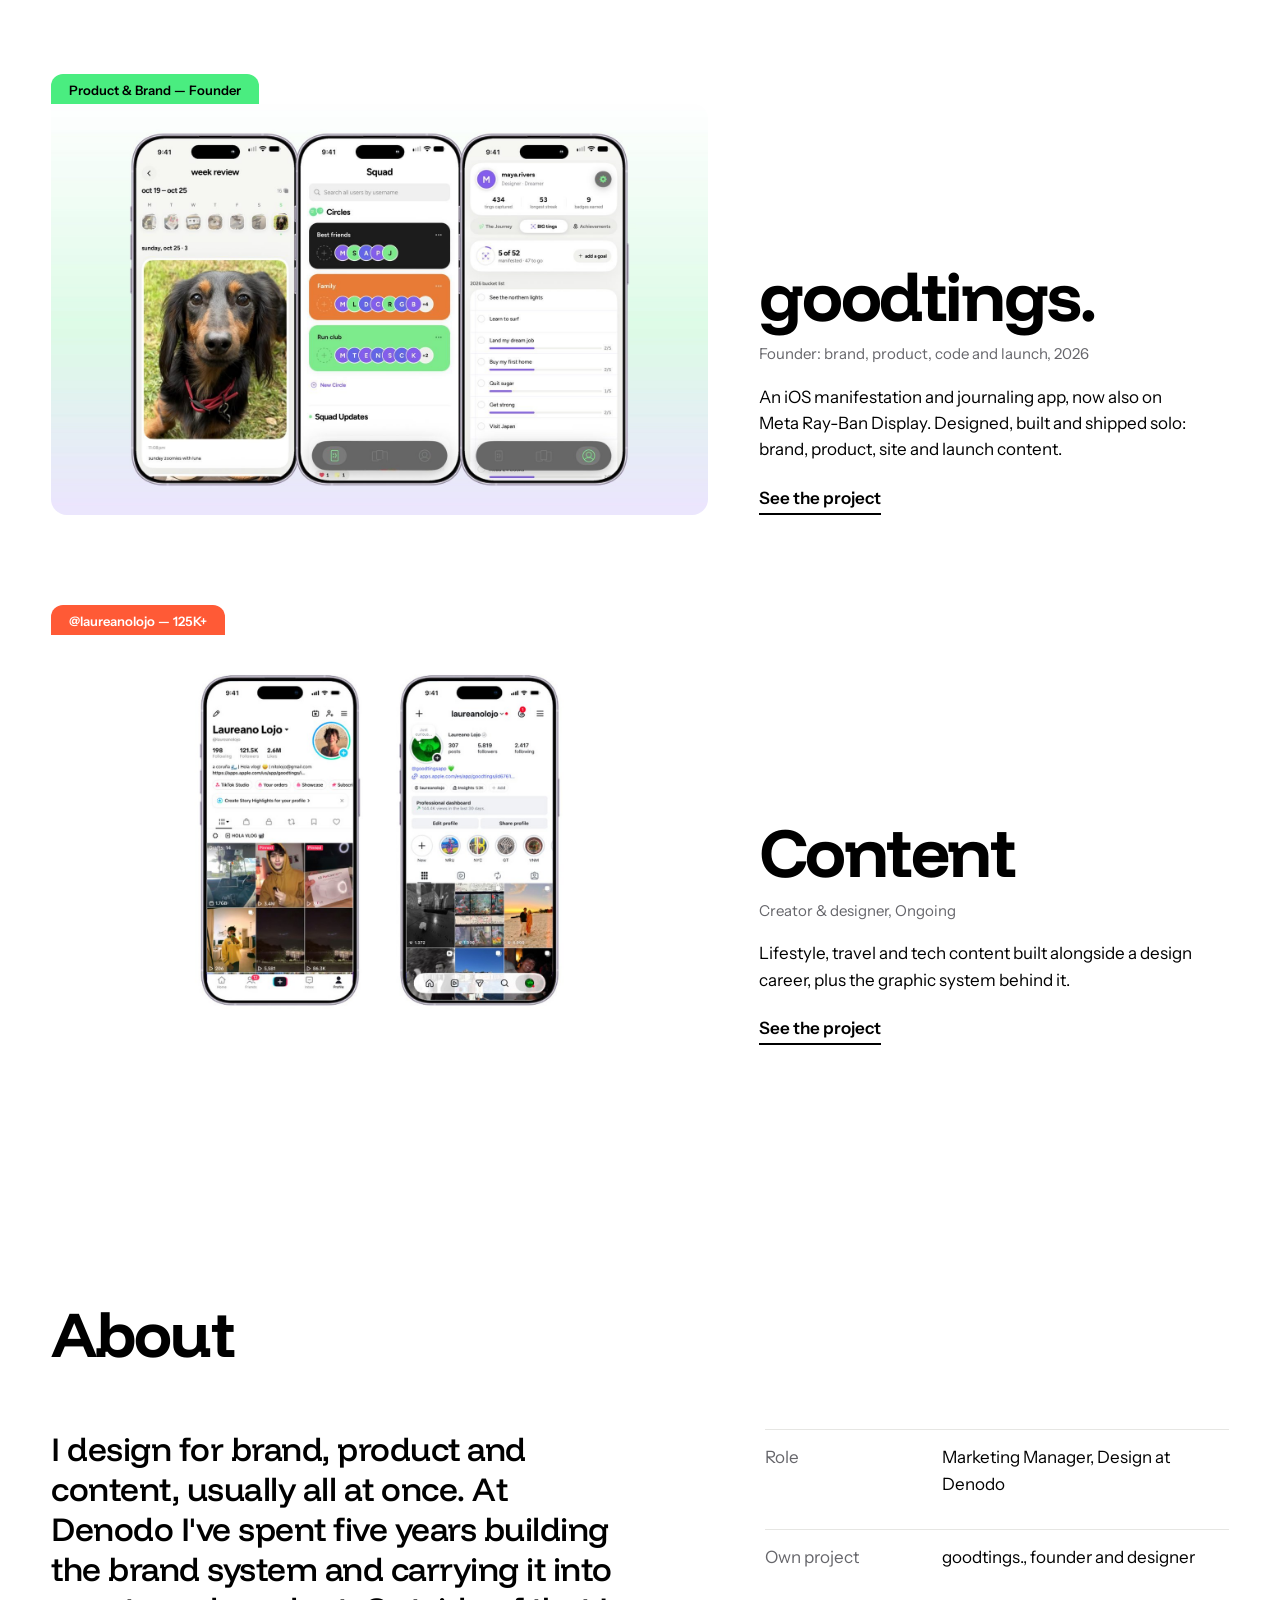
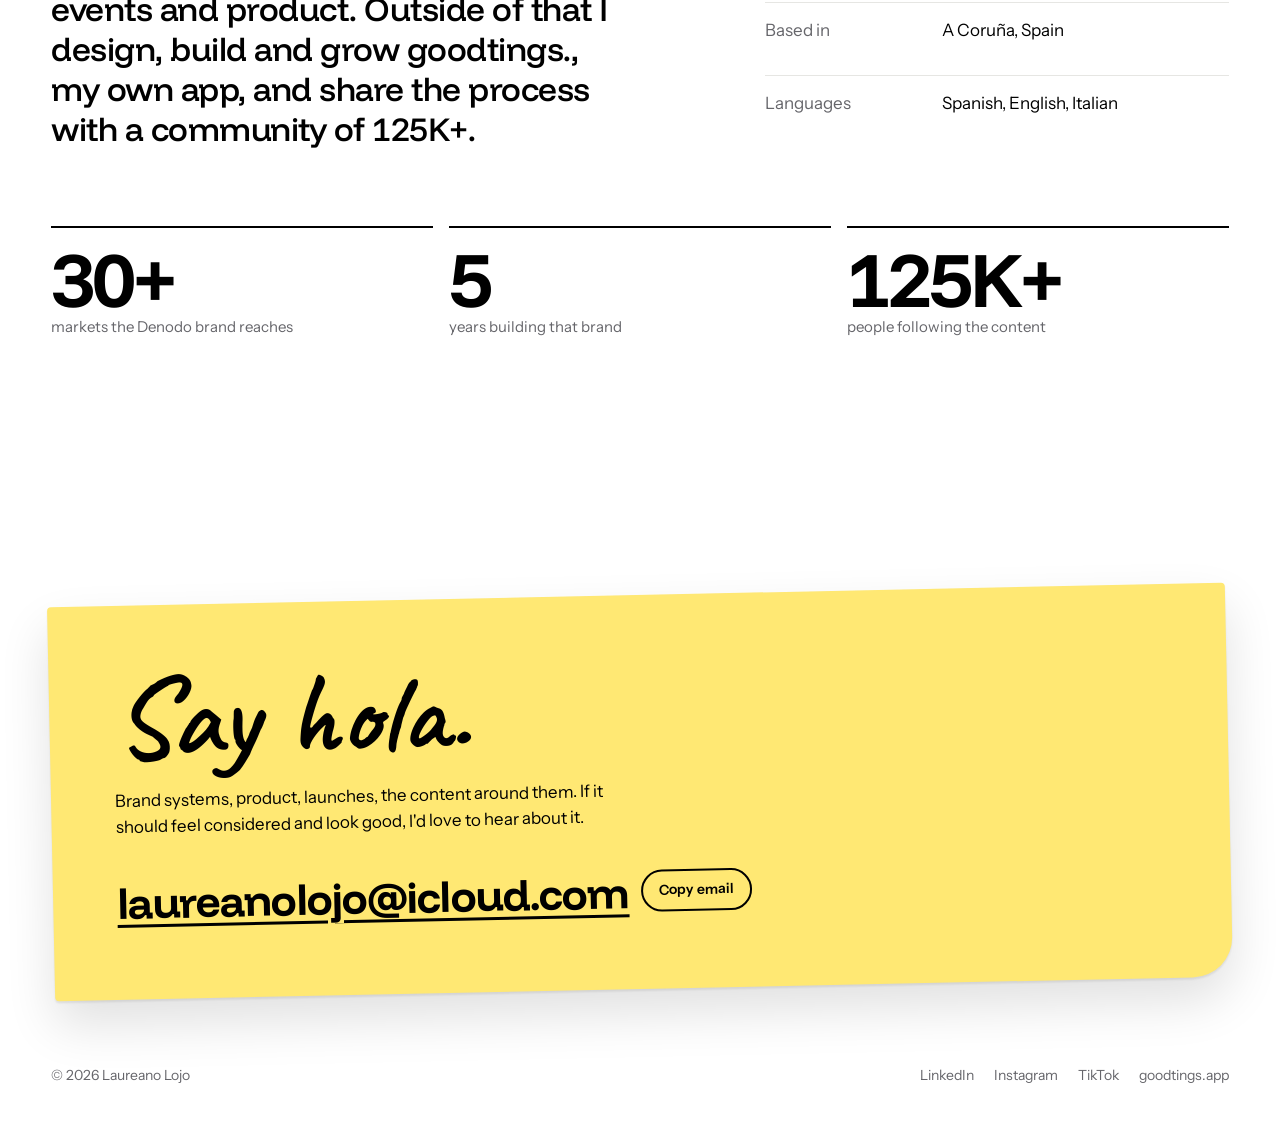
==== commit 35b70fa2: "portfolio: goodtings. case study (post-it origin, app, 1.1, glasses video, brand kit, launch), conte" ====
--- a/index.html
+++ b/index.html
@@ -18,7 +18,7 @@
 <link rel="icon" type="image/x-icon" href="assets/favicon.ico">
 <link rel="icon" type="image/png" sizes="32x32" href="assets/favicon-32.png">
 <link rel="apple-touch-icon" href="assets/apple-touch-icon.png">
-<link rel="stylesheet" href="assets/style.css?v=3">
+<link rel="stylesheet" href="assets/style.css?v=4">
 </head>
 <body>
 <a class="skip" href="#work" data-en="Skip to work" data-es="Ir al trabajo">Skip to work</a>
@@ -143,7 +143,7 @@
   </nav>
 </footer>
 
-<script src="assets/data.js?v=2"></script>
-<script src="assets/main.js?v=2"></script>
+<script src="assets/data.js?v=4"></script>
+<script src="assets/main.js?v=4"></script>
 </body>
 </html>
--- a/assets/style.css
+++ b/assets/style.css
@@ -183,9 +183,38 @@
 .next b { display: block; font-family: var(--display); font-size: clamp(44px, 7vw, 104px); line-height: .95; letter-spacing: -.04em; transition: color .2s; }
 .next:hover b { color: var(--mat); }
 
+/* case study */
+.story { display: grid; gap: clamp(88px, 12vw, 168px); }
+.blk-text h2 { margin: 0; font-family: var(--display); font-weight: 600; font-size: clamp(34px, 4.2vw, 60px); line-height: 1; letter-spacing: -.03em; }
+.blk-text p { margin: 18px 0 0; max-width: 44ch; color: #2b2b2e; font-size: 18px; }
+.blk img, .blk video { width: 100%; border-radius: 20px; background: #f3f3f3; }
+.blk-split { display: grid; grid-template-columns: minmax(0, 5fr) minmax(0, 6fr); gap: clamp(28px, 6vw, 96px); align-items: center; }
+.blk-split img { aspect-ratio: 4 / 5; object-fit: cover; }
+.blk-wide .blk-text { display: grid; grid-template-columns: minmax(0, 5fr) minmax(0, 6fr); gap: clamp(20px, 6vw, 96px); align-items: end; margin-bottom: clamp(28px, 4vw, 48px); }
+.blk-wide .blk-text p { margin: 0; }
+.blk-glasses { background: #050505; color: #fff; border-radius: 28px; padding: clamp(28px, 5vw, 72px); }
+.blk-glasses .blk-text p { color: rgba(255,255,255,.72); }
+.lenses { display: grid; grid-template-columns: 1fr 1.05fr 1fr; gap: clamp(10px, 2vw, 24px); align-items: center; margin-top: clamp(32px, 5vw, 56px); }
+.lenses img { aspect-ratio: 4 / 5; object-fit: cover; border-radius: 16px; background: #111; }
+.lenses video { aspect-ratio: 9 / 16; object-fit: cover; border-radius: 22px; background: #111; box-shadow: 0 0 0 1px rgba(255,255,255,.12), 0 30px 80px rgba(74,237,128,.12); }
+.kit { display: grid; grid-template-columns: repeat(4, minmax(0, 1fr)); gap: clamp(10px, 1.6vw, 18px); margin-top: clamp(28px, 4vw, 48px); }
+.k-mark { grid-column: span 2; grid-row: span 2; background: #0D0D0D; border-radius: 20px; display: grid; place-items: center; min-height: 280px; }
+.k-mark img { width: 62%; background: none; border-radius: 0; }
+.k-type { grid-column: span 2; border: 1px solid var(--rule); border-radius: 20px; padding: 22px 24px; display: grid; grid-template-columns: auto 1fr; column-gap: 20px; align-items: end; font-family: 'Figtree', var(--text); }
+.k-type b { grid-row: span 2; font-size: clamp(64px, 7vw, 108px); line-height: .8; font-weight: 800; }
+.k-type span { color: var(--graphite); font-size: 14px; }
+.k-type .k-sample { color: var(--ink); font-size: clamp(16px, 1.6vw, 22px); font-weight: 700; line-height: 1.15; }
+.k-chip { border-radius: 20px; padding: 18px 18px 16px; min-height: 120px; display: flex; flex-direction: column; justify-content: space-between; font-size: 14px; font-weight: 600; box-shadow: inset 0 0 0 1px rgba(0,0,0,.08); }
+.k-chip span:last-child { opacity: .7; font-weight: 400; }
+
 /* ── responsive ── */
 @media (max-width: 860px) {
-  .proj, .about { grid-template-columns: 1fr; }
+  .proj, .about, .blk-split, .blk-wide .blk-text { grid-template-columns: 1fr; }
+  .lenses { grid-template-columns: 1fr 1fr; }
+  .lenses video { grid-column: 1 / -1; grid-row: 1; width: min(100%, 340px); justify-self: center; }
+  .kit { grid-template-columns: repeat(2, minmax(0, 1fr)); }
+  .k-mark, .k-type { grid-column: span 2; }
+  .k-mark { grid-row: auto; min-height: 200px; }
   .proj { align-items: start; }
   .top nav .hide-s { display: none; }
 }
@@ -197,3 +226,5 @@
   .pd-meta { grid-template-columns: 1fr; }
   .note { transform: none; }
 }
+.blk-wide.tall img { width: min(100%, 900px); margin-left: auto; }
+.gallery:has(> img:only-child) { columns: 1; max-width: 760px; }
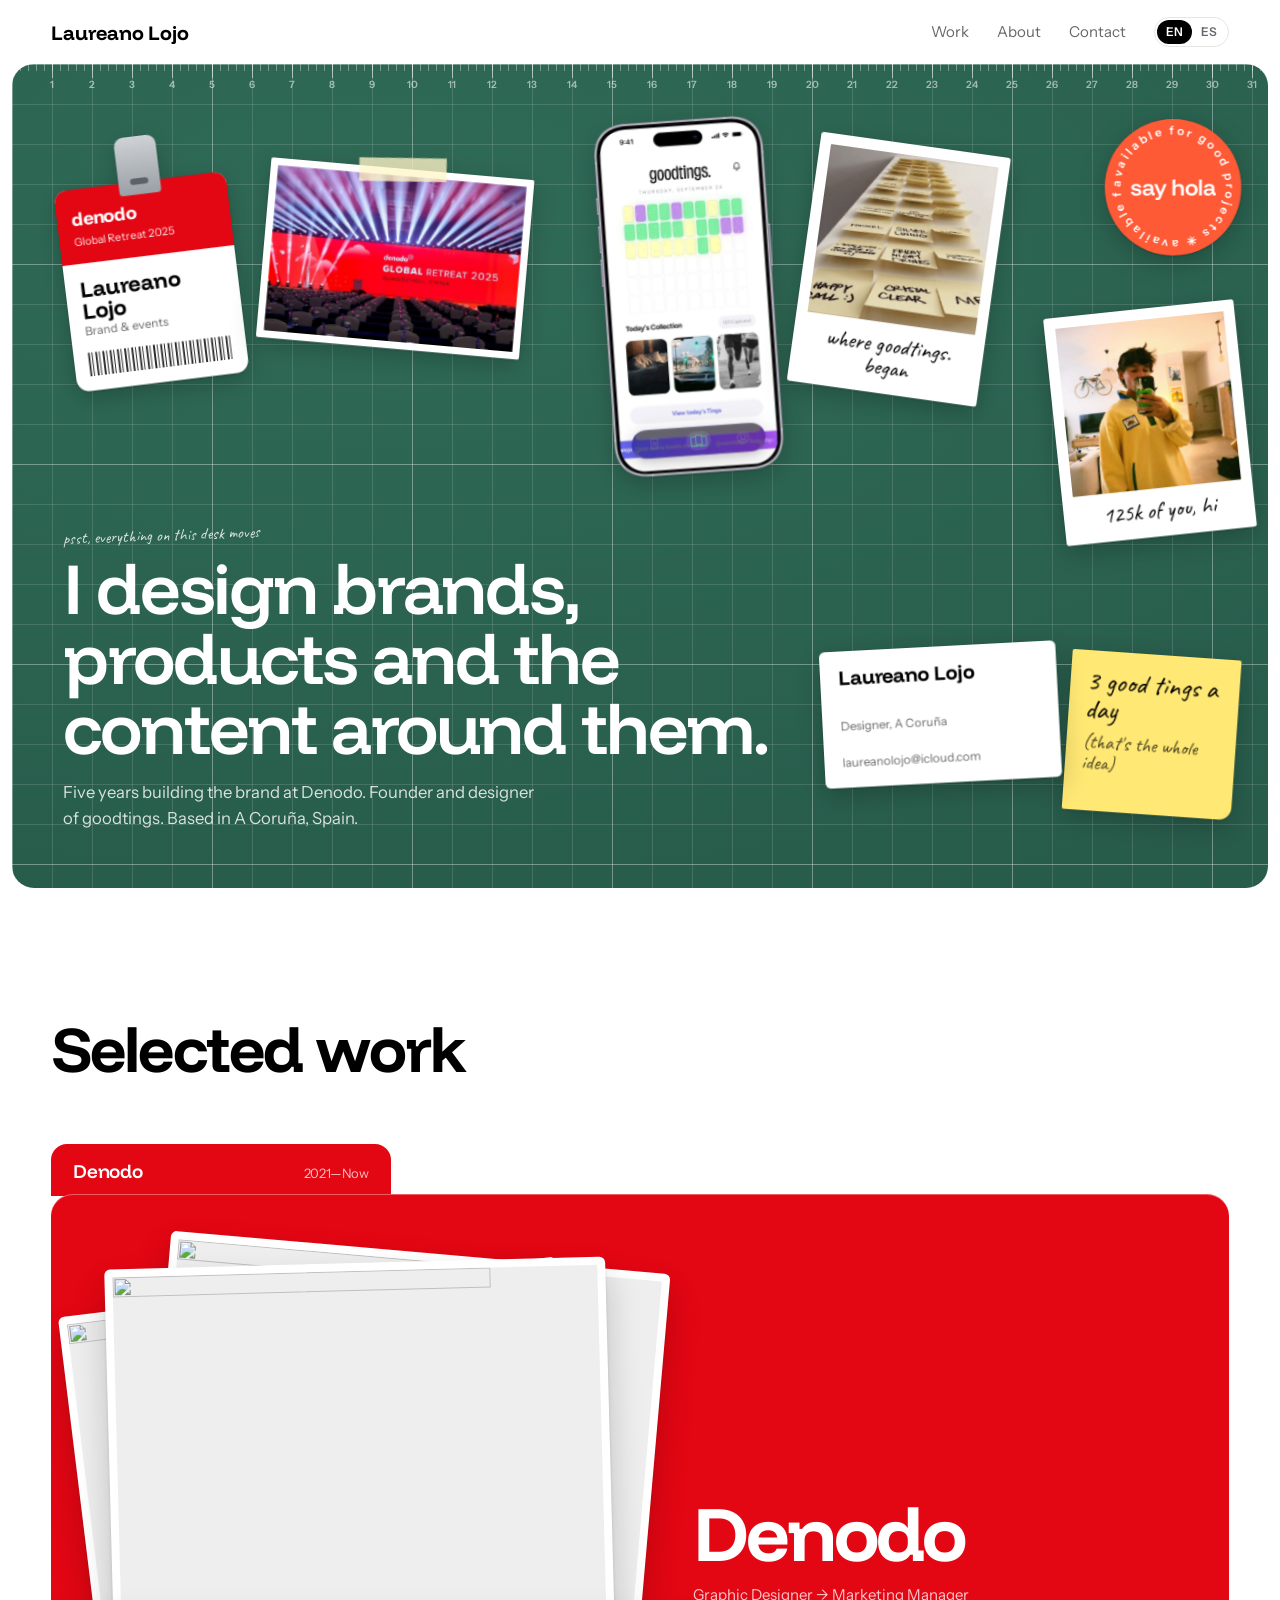
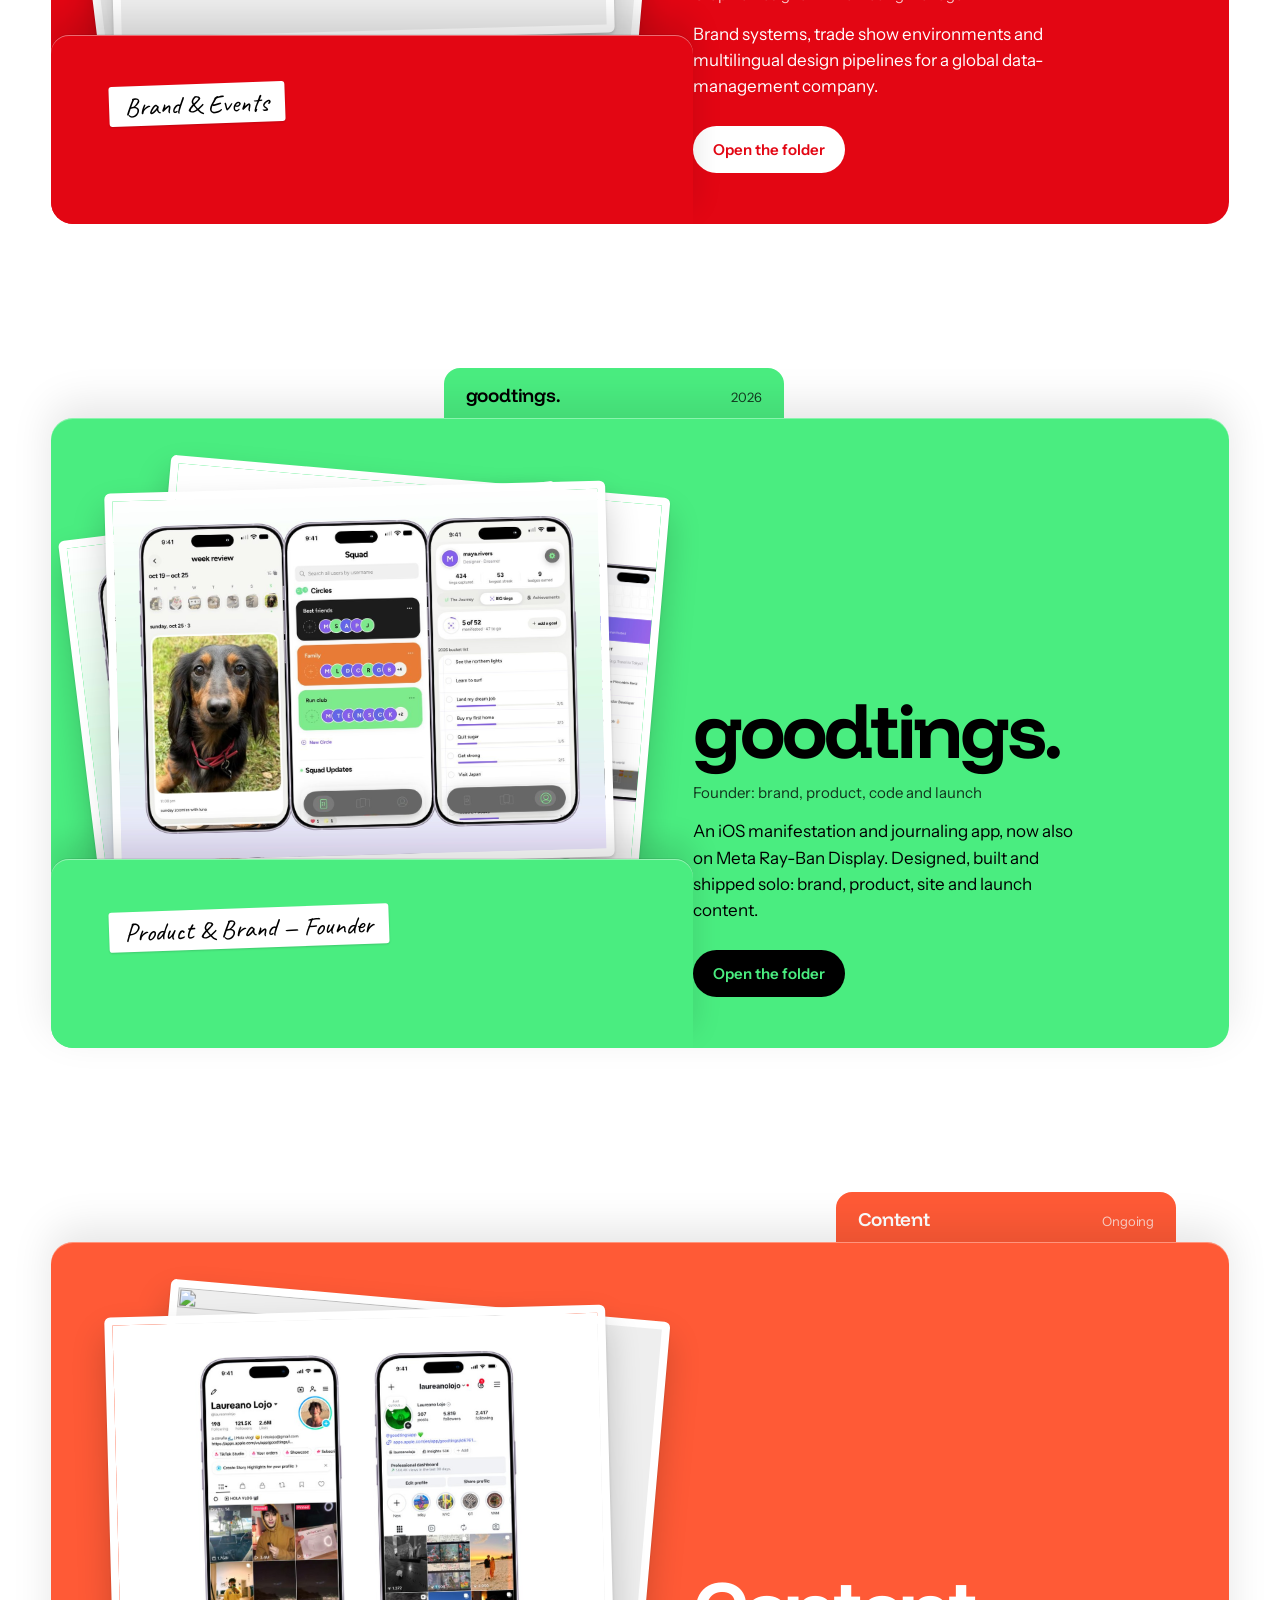
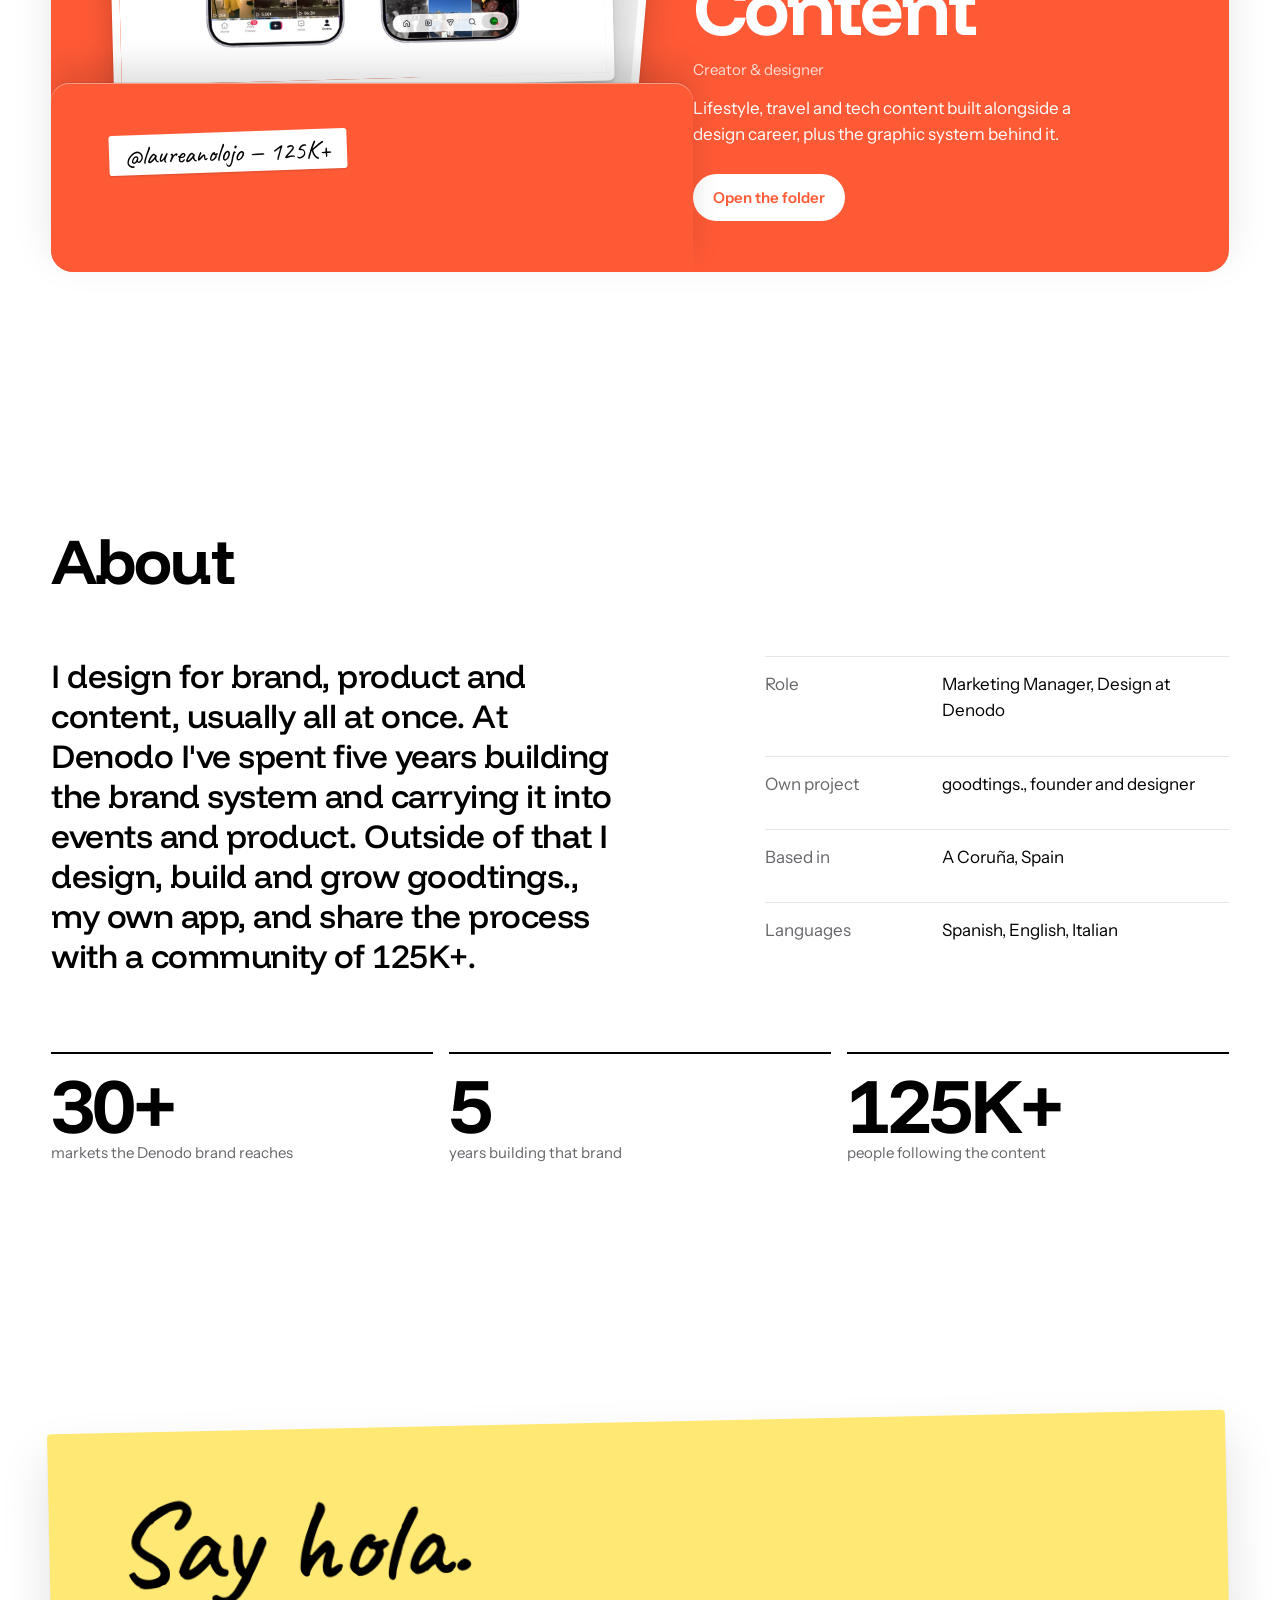
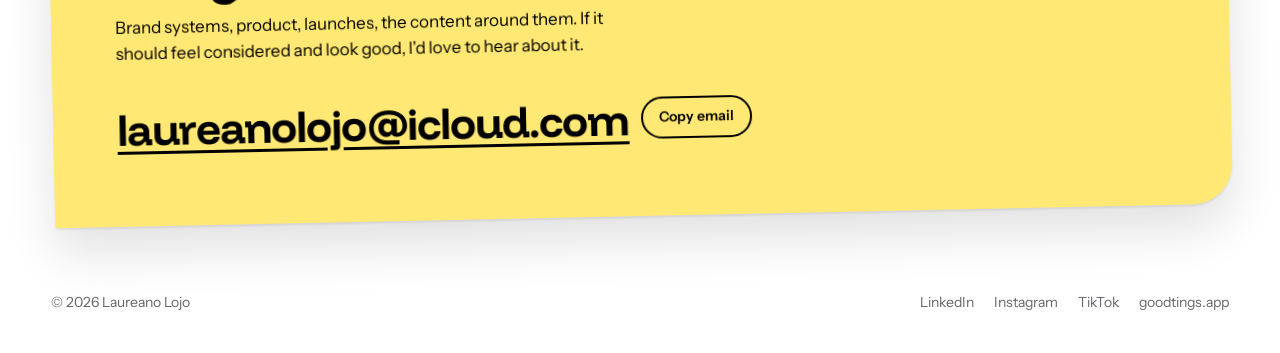
==== commit 9fc4708b: "portfolio: work as a drawer of folders — sticky stacking with staggered index tabs, papers tucked in" ====
--- a/index.html
+++ b/index.html
@@ -18,7 +18,7 @@
 <link rel="icon" type="image/x-icon" href="assets/favicon.ico">
 <link rel="icon" type="image/png" sizes="32x32" href="assets/favicon-32.png">
 <link rel="apple-touch-icon" href="assets/apple-touch-icon.png">
-<link rel="stylesheet" href="assets/style.css?v=4">
+<link rel="stylesheet" href="assets/style.css?v=5">
 </head>
 <body>
 <a class="skip" href="#work" data-en="Skip to work" data-es="Ir al trabajo">Skip to work</a>
@@ -144,6 +144,6 @@
 </footer>
 
 <script src="assets/data.js?v=4"></script>
-<script src="assets/main.js?v=4"></script>
+<script src="assets/main.js?v=5"></script>
 </body>
 </html>
--- a/assets/style.css
+++ b/assets/style.css
@@ -119,19 +119,61 @@
 section { padding-block: clamp(72px, 10vw, 140px); }
 .sec-h { font-family: var(--display); font-weight: 700; font-size: clamp(36px, 5vw, 64px); line-height: 1; letter-spacing: -.03em; margin: 0 0 clamp(32px, 5vw, 64px); }
 
-/* work: projects as folders */
-.work-list { display: grid; gap: clamp(48px, 7vw, 96px); }
-.proj { display: grid; grid-template-columns: minmax(0, 7fr) minmax(0, 5fr); gap: clamp(24px, 4vw, 64px); align-items: end; text-decoration: none; }
-.proj .folder { position: relative; padding-top: 30px; }
-.proj .tab { position: absolute; left: 0; top: 0; height: 34px; padding: 6px 18px 0; border-radius: 12px 12px 0 0; background: var(--accent); color: var(--tab-ink, #fff); font-size: 13px; font-weight: 600; }
-.proj .sheet { position: relative; border-radius: 0 16px 16px 16px; overflow: hidden; background: var(--accent); aspect-ratio: 16 / 10; }
-.proj .sheet img { width: 100%; height: 100%; object-fit: cover; transition: transform .7s var(--ease); }
-.proj:hover .sheet img { transform: scale(1.025); }
-.proj h3 { margin: 0; font-family: var(--display); font-weight: 700; font-size: clamp(40px, 5.4vw, 80px); line-height: .95; letter-spacing: -.035em; }
-.proj .meta { margin: 14px 0 0; color: var(--graphite); font-size: 15px; }
-.proj .sum { margin: 18px 0 0; max-width: 40ch; }
-.proj .open { display: inline-block; margin-top: 22px; font-weight: 600; border-bottom: 2px solid currentColor; padding-bottom: 2px; }
-.proj:hover .open { color: var(--mat); }
+/* work: a drawer of folders. they stack as you scroll; their tabs stay visible like an index. */
+.work-list { position: relative; }
+.folder {
+  position: sticky; top: 76px; display: block; padding-top: 50px; text-decoration: none; color: var(--f-ink);
+  margin-bottom: 16vh; transform-origin: 50% 0; will-change: transform;
+}
+.folder:last-child { margin-bottom: 0; }
+.f-tab {
+  position: absolute; top: 0; left: var(--tabx); width: min(32%, 340px); height: 52px; padding: 13px 22px 0;
+  display: flex; justify-content: space-between; align-items: baseline; gap: 12px;
+  background: var(--accent); border-radius: 16px 16px 0 0;
+  font-family: var(--display); font-weight: 600; font-size: 19px; letter-spacing: -.01em;
+}
+.f-tab em { font-style: normal; font-family: var(--text); font-weight: 400; font-size: 13px; opacity: .75; }
+.f-body {
+  position: relative; display: grid; grid-template-columns: minmax(0, 1.2fr) minmax(0, 1fr);
+  height: clamp(500px, 70vh, 660px); border-radius: 22px; background: var(--accent); overflow: hidden;
+  box-shadow: inset 0 1px 0 rgba(255,255,255,.35), 0 -14px 40px rgba(0,0,0,.10);
+}
+.folder:first-child .f-body { box-shadow: inset 0 1px 0 rgba(255,255,255,.35); }
+/* the papers inside, and the pocket that holds them */
+.f-papers { position: relative; }
+.f-papers img {
+  position: absolute; left: 9%; top: 11%; width: 78%; aspect-ratio: 4 / 3; object-fit: cover;
+  border: 8px solid #fff; border-radius: 6px; background: #eee;
+  box-shadow: 0 2px 3px rgba(0,0,0,.12), 0 18px 34px rgba(0,0,0,.2);
+  transition: transform .6s var(--ease);
+}
+.f-papers .p3 { transform: translate(-6%, 6%) rotate(-7deg); }
+.f-papers .p2 { transform: translate(9%, -3%) rotate(5deg); }
+.f-papers .p1 { transform: rotate(-1.5deg); }
+.folder:hover .p1, .folder:focus-visible .p1 { transform: translate(0, -7%) rotate(-1deg); }
+.folder:hover .p2, .folder:focus-visible .p2 { transform: translate(13%, -9%) rotate(8deg); }
+.folder:hover .p3, .folder:focus-visible .p3 { transform: translate(-13%, -3%) rotate(-11deg); }
+.f-pocket {
+  position: absolute; left: 0; right: 0; bottom: 0; height: 30%;
+  background: var(--accent); border-radius: 18px 18px 0 0;
+  box-shadow: 0 -1px 0 rgba(0,0,0,.08), inset 0 1px 0 rgba(255,255,255,.4), 0 -18px 30px rgba(0,0,0,.12);
+}
+.f-label {
+  position: absolute; left: 9%; top: 26%; padding: 8px 16px 6px; background: #fff; color: #000; border-radius: 3px;
+  font-family: var(--hand); font-size: 26px; line-height: 1; transform: rotate(-2deg);
+  box-shadow: 0 1px 2px rgba(0,0,0,.15);
+}
+.f-text { display: flex; flex-direction: column; justify-content: flex-end; padding: clamp(24px, 4vw, 56px); padding-left: 0; }
+.f-text h3 { margin: 0; font-family: var(--display); font-weight: 700; font-size: clamp(44px, 6vw, 96px); line-height: .92; letter-spacing: -.04em; }
+.f-text .meta { margin: 16px 0 0; font-size: 15px; opacity: .78; }
+.f-text .sum { margin: 14px 0 0; max-width: 36ch; font-size: 17px; }
+.f-open {
+  align-self: flex-start; margin-top: 26px; padding: 12px 20px; border-radius: 999px;
+  background: var(--f-ink); color: var(--accent); font-weight: 600; font-size: 15px;
+  transition: transform .3s var(--ease);
+}
+.folder:hover .f-open { transform: translateX(4px); }
+@media (prefers-reduced-motion: reduce) { .f-papers img, .f-open { transition: none; } }
 
 /* about */
 .about { display: grid; grid-template-columns: minmax(0, 7fr) minmax(0, 5fr); gap: clamp(32px, 5vw, 80px); }
@@ -209,13 +251,18 @@
 
 /* ── responsive ── */
 @media (max-width: 860px) {
-  .proj, .about, .blk-split, .blk-wide .blk-text { grid-template-columns: 1fr; }
+  .about, .blk-split, .blk-wide .blk-text { grid-template-columns: 1fr; }
+  .f-body { grid-template-columns: 1fr; grid-template-rows: 1fr auto; height: auto; min-height: 0; }
+  .f-papers { height: 300px; }
+  .f-text { padding: 8px 24px 28px; }
+  .f-tab { width: 34%; padding: 13px 14px 0; font-size: 16px; }
+  .f-tab em { display: none; }
+  .f-label { font-size: 22px; }
   .lenses { grid-template-columns: 1fr 1fr; }
   .lenses video { grid-column: 1 / -1; grid-row: 1; width: min(100%, 340px); justify-self: center; }
   .kit { grid-template-columns: repeat(2, minmax(0, 1fr)); }
   .k-mark, .k-type { grid-column: span 2; }
   .k-mark { grid-row: auto; min-height: 200px; }
-  .proj { align-items: start; }
   .top nav .hide-s { display: none; }
 }
 @media (max-width: 640px) {
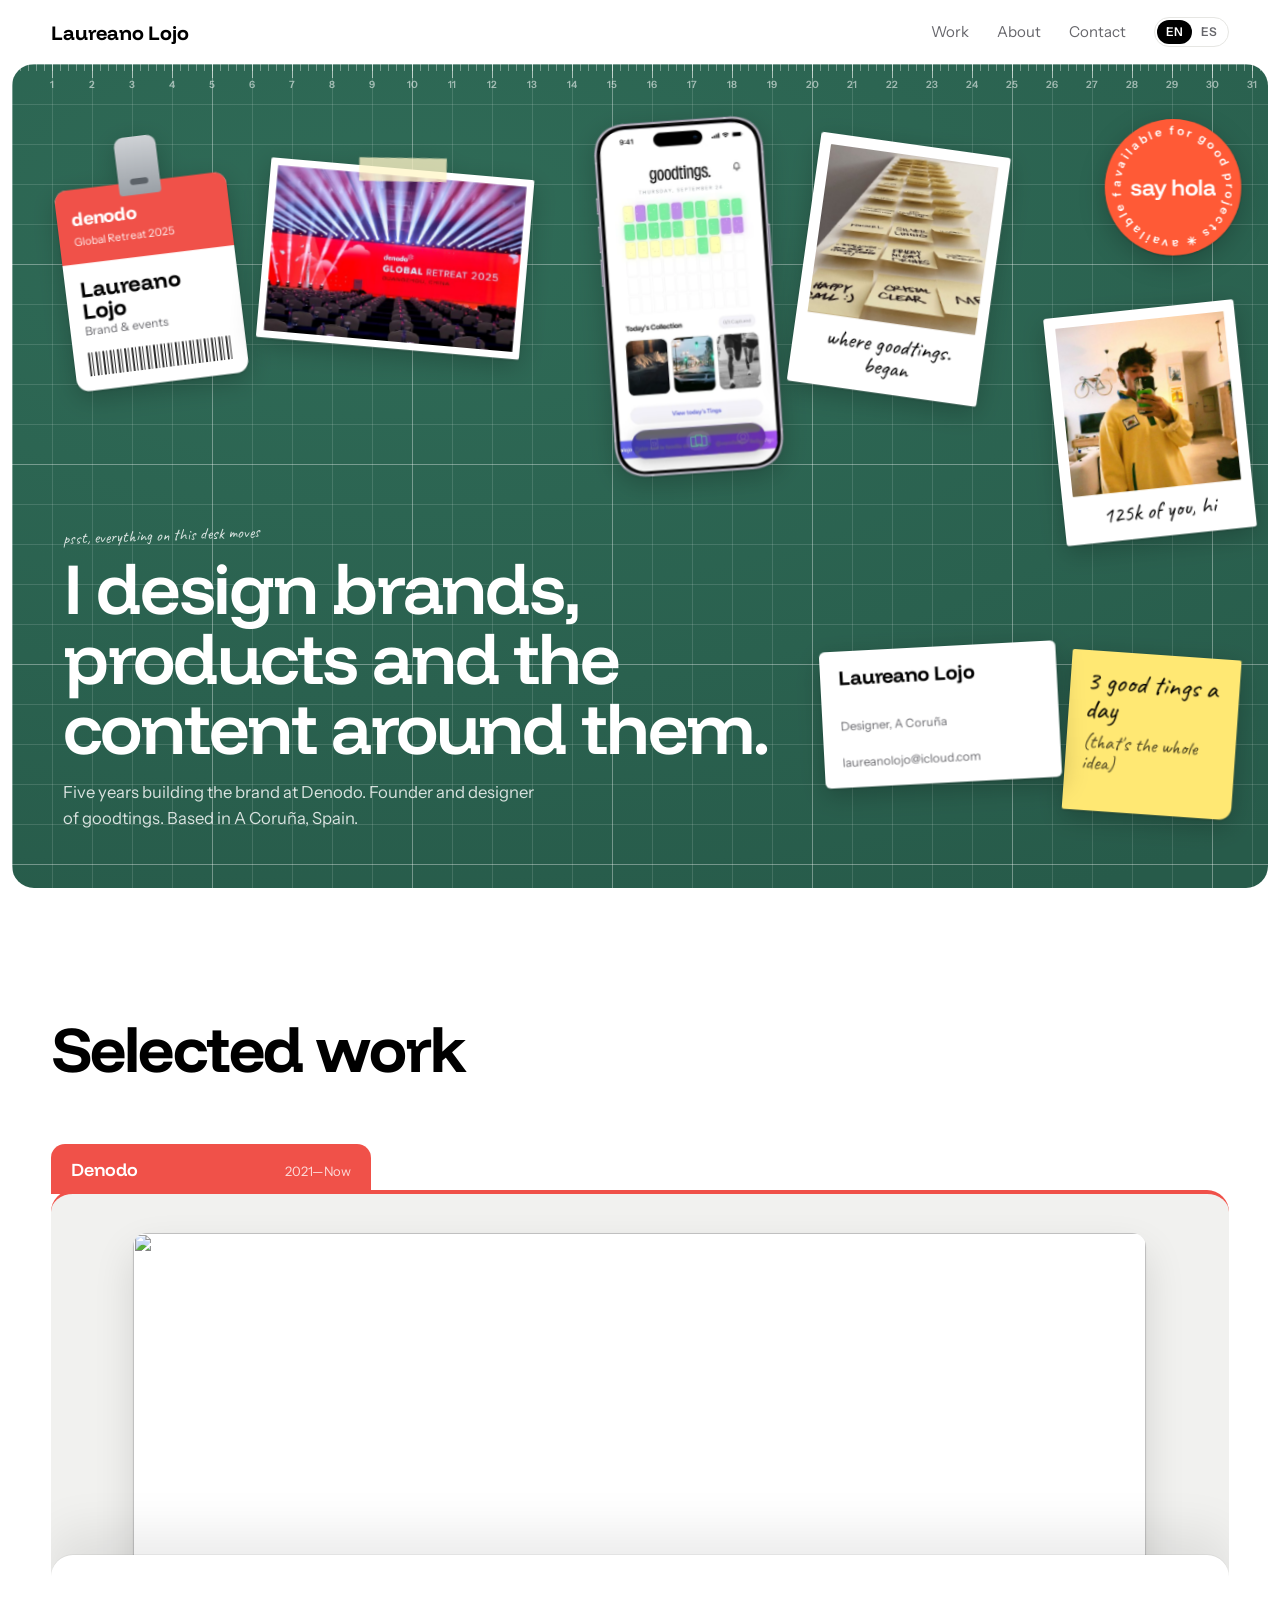
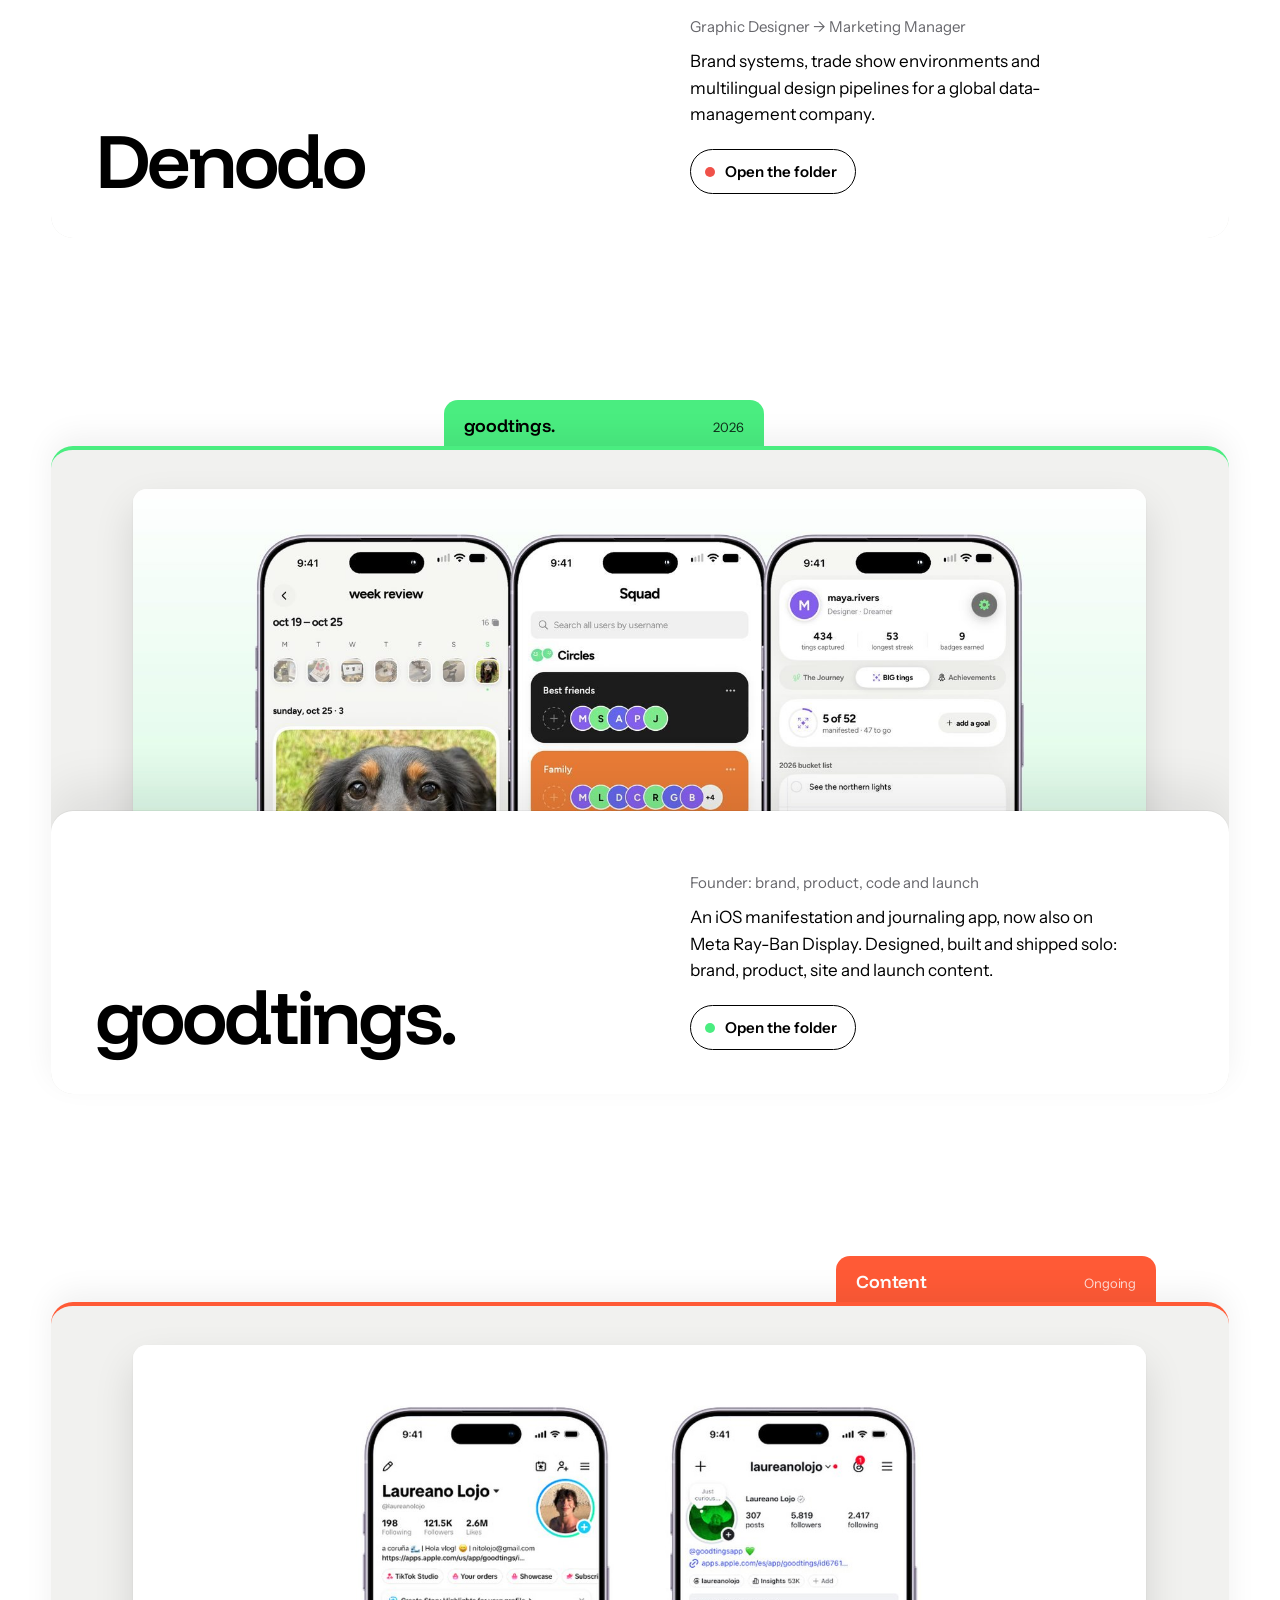
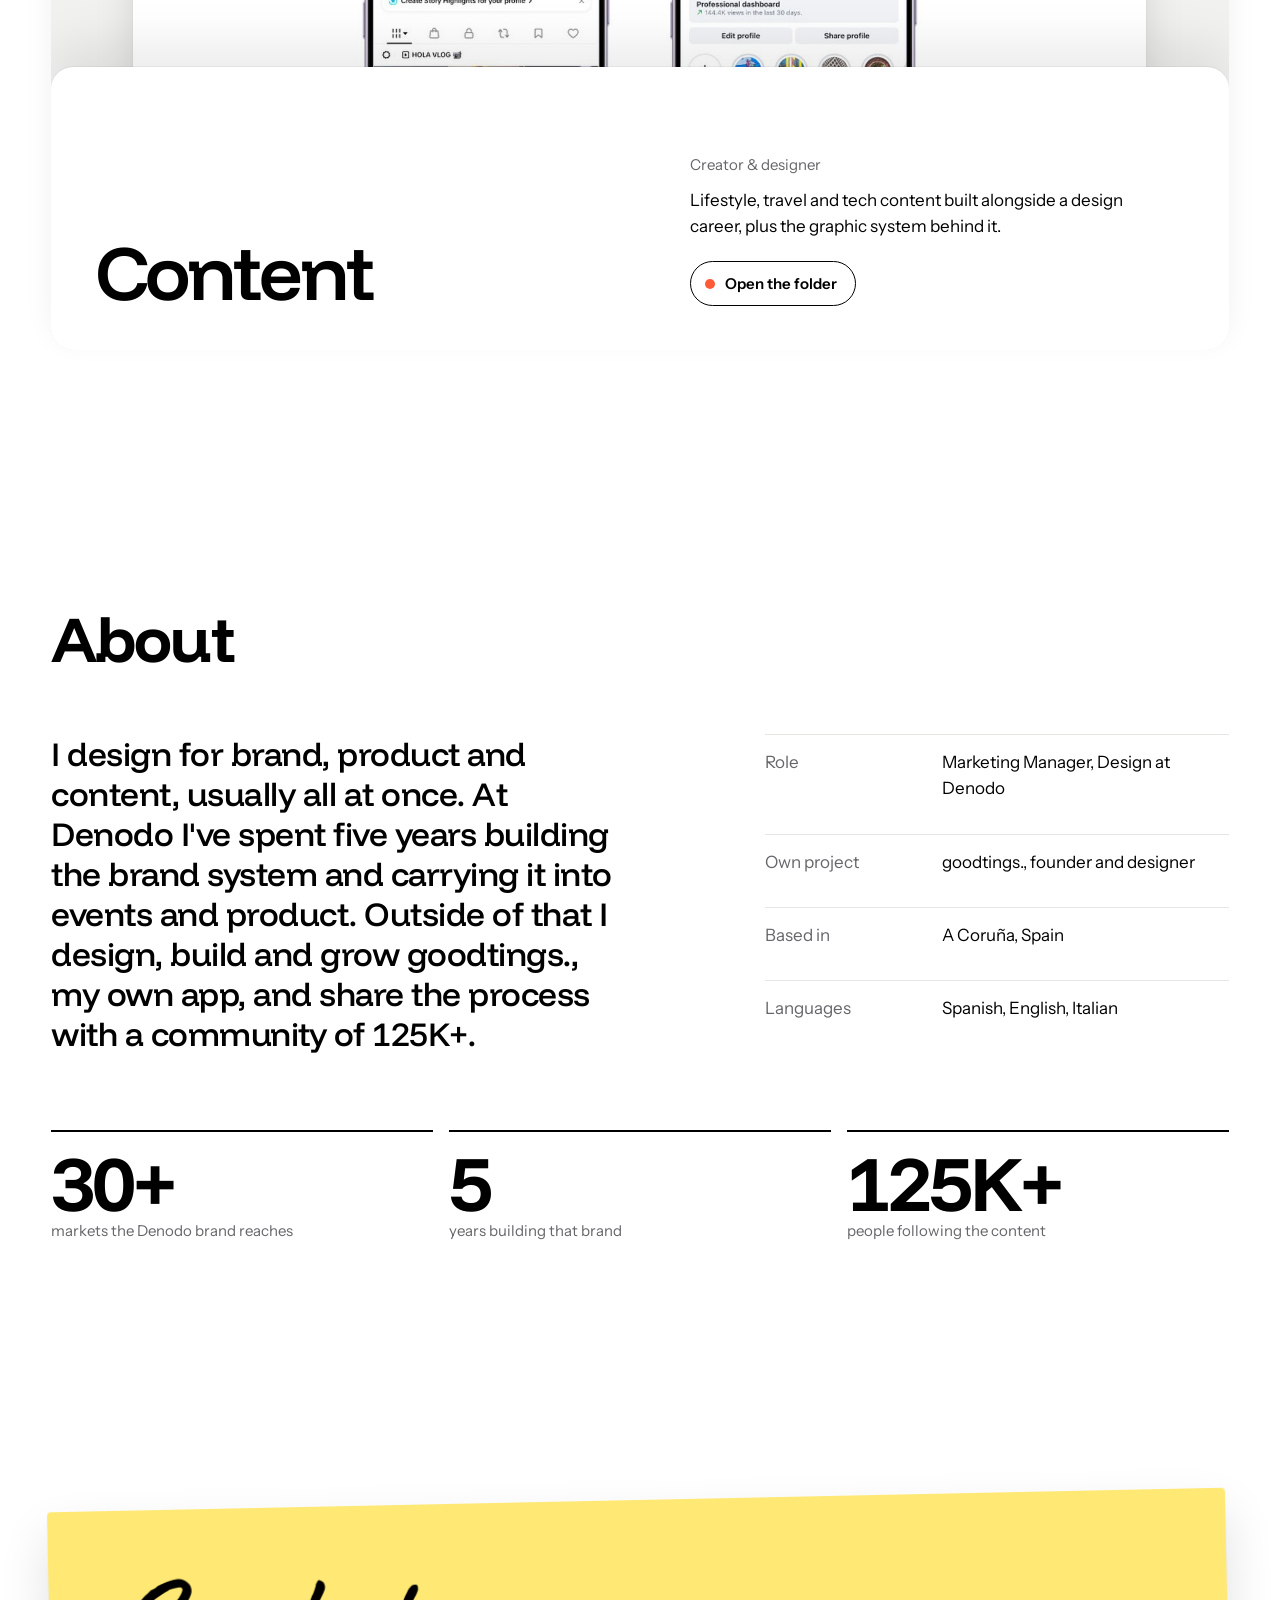
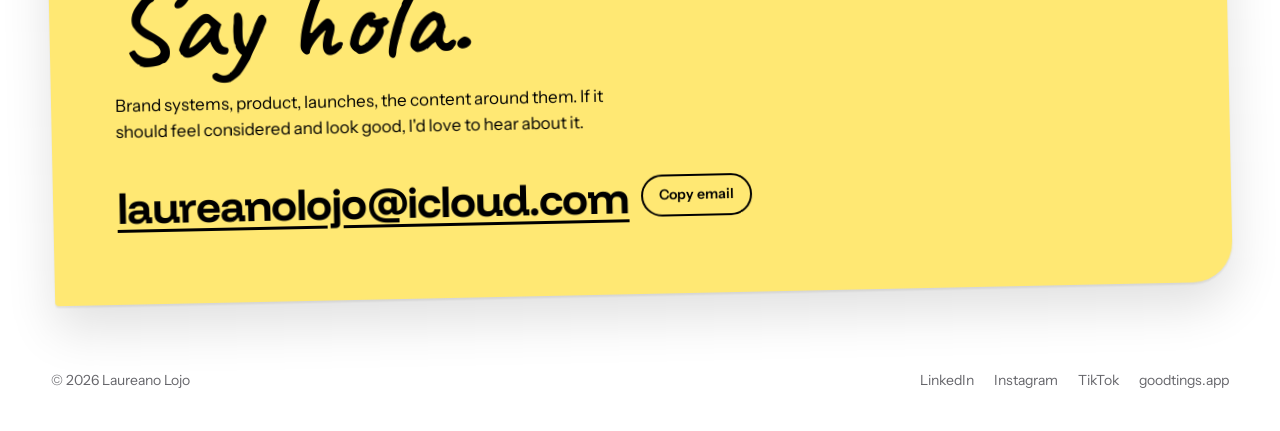
==== commit e6b38da6: "portfolio: cleaner folders (neutral folder, coloured index tab + edge, one sheet that lifts, white f" ====
--- a/index.html
+++ b/index.html
@@ -15,10 +15,10 @@
 <link rel="preconnect" href="https://fonts.googleapis.com">
 <link rel="preconnect" href="https://fonts.gstatic.com" crossorigin>
 <link href="https://fonts.googleapis.com/css2?family=Funnel+Display:wght@500;600;700&family=Caveat:wght@500;600&family=Instrument+Sans:wght@400;600&display=swap" rel="stylesheet">
-<link rel="icon" type="image/x-icon" href="assets/favicon.ico">
-<link rel="icon" type="image/png" sizes="32x32" href="assets/favicon-32.png">
-<link rel="apple-touch-icon" href="assets/apple-touch-icon.png">
-<link rel="stylesheet" href="assets/style.css?v=5">
+<link rel="icon" type="image/x-icon" href="assets/favicon.ico?v=2">
+<link rel="icon" type="image/png" sizes="32x32" href="assets/favicon-32.png?v=2">
+<link rel="apple-touch-icon" href="assets/apple-touch-icon.png?v=2">
+<link rel="stylesheet" href="assets/style.css?v=6">
 </head>
 <body>
 <a class="skip" href="#work" data-en="Skip to work" data-es="Ir al trabajo">Skip to work</a>
@@ -143,7 +143,7 @@
   </nav>
 </footer>
 
-<script src="assets/data.js?v=4"></script>
-<script src="assets/main.js?v=5"></script>
+<script src="assets/data.js?v=6"></script>
+<script src="assets/main.js?v=6"></script>
 </body>
 </html>
--- a/assets/style.css
+++ b/assets/style.css
@@ -91,7 +91,7 @@
 .badge .clip { width: 46px; height: 64px; margin: 0 auto -14px; border-radius: 10px 10px 4px 4px; background: linear-gradient(#cfd2d6, #9aa0a6); position: relative; z-index: 1; }
 .badge .clip::after { content: ''; position: absolute; left: 13px; right: 13px; top: 46px; height: 7px; border-radius: 4px; background: #5c6268; }
 .badge .card { background: #fff; border-radius: 14px; overflow: hidden; padding-bottom: 16px; }
-.badge .band { background: #E30613; color: #fff; padding: 18px 16px 14px; }
+.badge .band { background: #F05149; color: #fff; padding: 18px 16px 14px; }
 .badge .band b { display: block; font-family: var(--text); font-weight: 700; font-size: 20px; letter-spacing: -.01em; }
 .badge .band span { font-size: 12px; opacity: .9; }
 .badge .who { padding: 16px 16px 0; }
@@ -119,61 +119,50 @@
 section { padding-block: clamp(72px, 10vw, 140px); }
 .sec-h { font-family: var(--display); font-weight: 700; font-size: clamp(36px, 5vw, 64px); line-height: 1; letter-spacing: -.03em; margin: 0 0 clamp(32px, 5vw, 64px); }
 
-/* work: a drawer of folders. they stack as you scroll; their tabs stay visible like an index. */
+/* work: a drawer of folders. they stack as you scroll and their coloured tabs stay visible, like an index. */
 .work-list { position: relative; }
 .folder {
-  position: sticky; top: 76px; display: block; padding-top: 50px; text-decoration: none; color: var(--f-ink);
-  margin-bottom: 16vh; transform-origin: 50% 0; will-change: transform;
+  position: sticky; top: 76px; display: block; padding-top: 46px; margin-bottom: 18vh;
+  text-decoration: none; color: var(--ink); transform-origin: 50% 0; will-change: transform;
 }
 .folder:last-child { margin-bottom: 0; }
 .f-tab {
-  position: absolute; top: 0; left: var(--tabx); width: min(32%, 340px); height: 52px; padding: 13px 22px 0;
+  position: absolute; top: 0; left: var(--tabx); width: min(30%, 320px); height: 50px; padding: 12px 20px 0;
   display: flex; justify-content: space-between; align-items: baseline; gap: 12px;
-  background: var(--accent); border-radius: 16px 16px 0 0;
-  font-family: var(--display); font-weight: 600; font-size: 19px; letter-spacing: -.01em;
-}
-.f-tab em { font-style: normal; font-family: var(--text); font-weight: 400; font-size: 13px; opacity: .75; }
-.f-body {
-  position: relative; display: grid; grid-template-columns: minmax(0, 1.2fr) minmax(0, 1fr);
-  height: clamp(500px, 70vh, 660px); border-radius: 22px; background: var(--accent); overflow: hidden;
-  box-shadow: inset 0 1px 0 rgba(255,255,255,.35), 0 -14px 40px rgba(0,0,0,.10);
-}
-.folder:first-child .f-body { box-shadow: inset 0 1px 0 rgba(255,255,255,.35); }
-/* the papers inside, and the pocket that holds them */
-.f-papers { position: relative; }
-.f-papers img {
-  position: absolute; left: 9%; top: 11%; width: 78%; aspect-ratio: 4 / 3; object-fit: cover;
-  border: 8px solid #fff; border-radius: 6px; background: #eee;
-  box-shadow: 0 2px 3px rgba(0,0,0,.12), 0 18px 34px rgba(0,0,0,.2);
-  transition: transform .6s var(--ease);
-}
-.f-papers .p3 { transform: translate(-6%, 6%) rotate(-7deg); }
-.f-papers .p2 { transform: translate(9%, -3%) rotate(5deg); }
-.f-papers .p1 { transform: rotate(-1.5deg); }
-.folder:hover .p1, .folder:focus-visible .p1 { transform: translate(0, -7%) rotate(-1deg); }
-.folder:hover .p2, .folder:focus-visible .p2 { transform: translate(13%, -9%) rotate(8deg); }
-.folder:hover .p3, .folder:focus-visible .p3 { transform: translate(-13%, -3%) rotate(-11deg); }
-.f-pocket {
-  position: absolute; left: 0; right: 0; bottom: 0; height: 30%;
-  background: var(--accent); border-radius: 18px 18px 0 0;
-  box-shadow: 0 -1px 0 rgba(0,0,0,.08), inset 0 1px 0 rgba(255,255,255,.4), 0 -18px 30px rgba(0,0,0,.12);
-}
-.f-label {
-  position: absolute; left: 9%; top: 26%; padding: 8px 16px 6px; background: #fff; color: #000; border-radius: 3px;
-  font-family: var(--hand); font-size: 26px; line-height: 1; transform: rotate(-2deg);
-  box-shadow: 0 1px 2px rgba(0,0,0,.15);
-}
-.f-text { display: flex; flex-direction: column; justify-content: flex-end; padding: clamp(24px, 4vw, 56px); padding-left: 0; }
-.f-text h3 { margin: 0; font-family: var(--display); font-weight: 700; font-size: clamp(44px, 6vw, 96px); line-height: .92; letter-spacing: -.04em; }
-.f-text .meta { margin: 16px 0 0; font-size: 15px; opacity: .78; }
-.f-text .sum { margin: 14px 0 0; max-width: 36ch; font-size: 17px; }
+  background: var(--accent); color: var(--f-ink); border-radius: 14px 14px 0 0;
+  font-family: var(--display); font-weight: 600; font-size: 18px; letter-spacing: -.01em;
+}
+.f-tab em { font-style: normal; font-family: var(--text); font-weight: 400; font-size: 13px; opacity: .8; }
+.f-back {
+  position: relative; display: block; height: clamp(520px, 72vh, 660px);
+  background: #F1F1EF; border-radius: 22px; border-top: 4px solid var(--accent); overflow: hidden;
+  box-shadow: 0 -10px 30px rgba(0,0,0,.06);
+}
+.folder:first-child .f-back { box-shadow: none; }
+.f-sheet {
+  position: absolute; left: 7%; right: 7%; top: 6%; aspect-ratio: 16 / 10; border-radius: 14px; overflow: hidden; background: #fff;
+  box-shadow: 0 1px 2px rgba(0,0,0,.08), 0 18px 40px rgba(0,0,0,.12);
+  transition: transform .7s var(--ease);
+}
+.f-sheet img { width: 100%; height: 100%; object-fit: cover; }
+.folder:hover .f-sheet, .folder:focus-visible .f-sheet { transform: translateY(-14px); }
+.f-front {
+  position: absolute; left: 0; right: 0; bottom: 0; height: 44%;
+  display: grid; grid-template-columns: minmax(0, 1.1fr) minmax(0, 1fr); gap: clamp(20px, 4vw, 64px); align-items: end;
+  padding: clamp(24px, 3.4vw, 48px); background: #fff; border-radius: 22px;
+  box-shadow: 0 -1px 0 rgba(0,0,0,.05), 0 -24px 48px rgba(0,0,0,.08);
+}
+.f-front h3 { margin: 0; font-family: var(--display); font-weight: 600; font-size: clamp(44px, 6vw, 92px); line-height: .92; letter-spacing: -.04em; }
+.f-info { display: block; max-width: 40ch; }
+.f-info .meta { display: block; color: var(--graphite); font-size: 15px; }
+.f-info .sum { display: block; margin-top: 10px; font-size: 17px; }
 .f-open {
-  align-self: flex-start; margin-top: 26px; padding: 12px 20px; border-radius: 999px;
-  background: var(--f-ink); color: var(--accent); font-weight: 600; font-size: 15px;
-  transition: transform .3s var(--ease);
-}
-.folder:hover .f-open { transform: translateX(4px); }
-@media (prefers-reduced-motion: reduce) { .f-papers img, .f-open { transition: none; } }
+  display: inline-flex; align-items: center; gap: 10px; margin-top: 22px; padding: 10px 18px 10px 14px; border-radius: 999px;
+  border: 1.5px solid var(--ink); font-weight: 600; font-size: 15px; transition: background .25s, color .25s;
+}
+.f-open i { width: 10px; height: 10px; border-radius: 50%; background: var(--accent); }
+.folder:hover .f-open, .folder:focus-visible .f-open { background: var(--ink); color: #fff; }
+@media (prefers-reduced-motion: reduce) { .f-sheet { transition: none; } }
 
 /* about */
 .about { display: grid; grid-template-columns: minmax(0, 7fr) minmax(0, 5fr); gap: clamp(32px, 5vw, 80px); }
@@ -252,12 +241,12 @@
 /* ── responsive ── */
 @media (max-width: 860px) {
   .about, .blk-split, .blk-wide .blk-text { grid-template-columns: 1fr; }
-  .f-body { grid-template-columns: 1fr; grid-template-rows: 1fr auto; height: auto; min-height: 0; }
-  .f-papers { height: 300px; }
-  .f-text { padding: 8px 24px 28px; }
-  .f-tab { width: 34%; padding: 13px 14px 0; font-size: 16px; }
+  .f-back { height: auto; padding: 18px 14px 0; }
+  .f-sheet { position: relative; left: auto; right: auto; top: auto; display: block; }
+  .f-front { position: relative; height: auto; margin: -36px -14px 0; grid-template-columns: 1fr; gap: 14px; padding: 24px 22px 26px; }
+  .folder { top: 68px; margin-bottom: 10vh; }
+  .f-tab { width: 33.33%; padding: 13px 14px 0; font-size: 15px; height: 46px; }
   .f-tab em { display: none; }
-  .f-label { font-size: 22px; }
   .lenses { grid-template-columns: 1fr 1fr; }
   .lenses video { grid-column: 1 / -1; grid-row: 1; width: min(100%, 340px); justify-self: center; }
   .kit { grid-template-columns: repeat(2, minmax(0, 1fr)); }
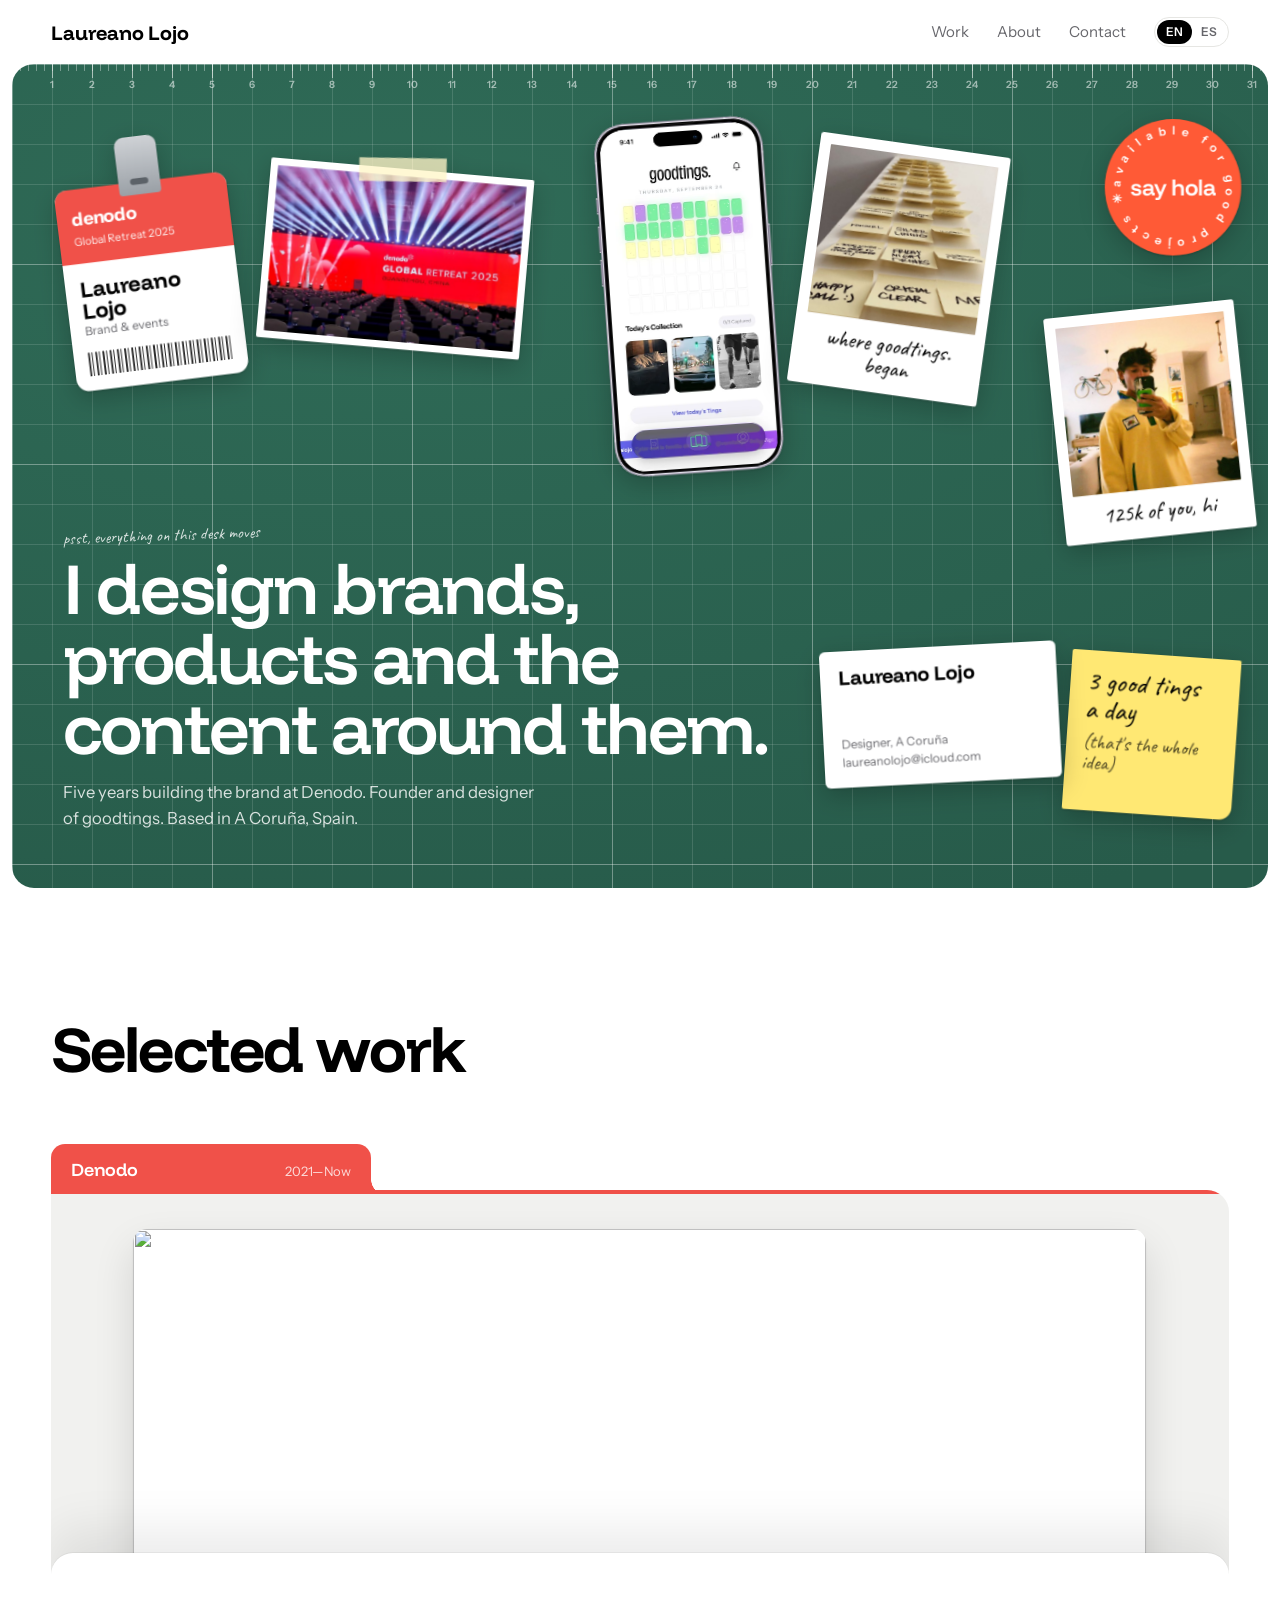
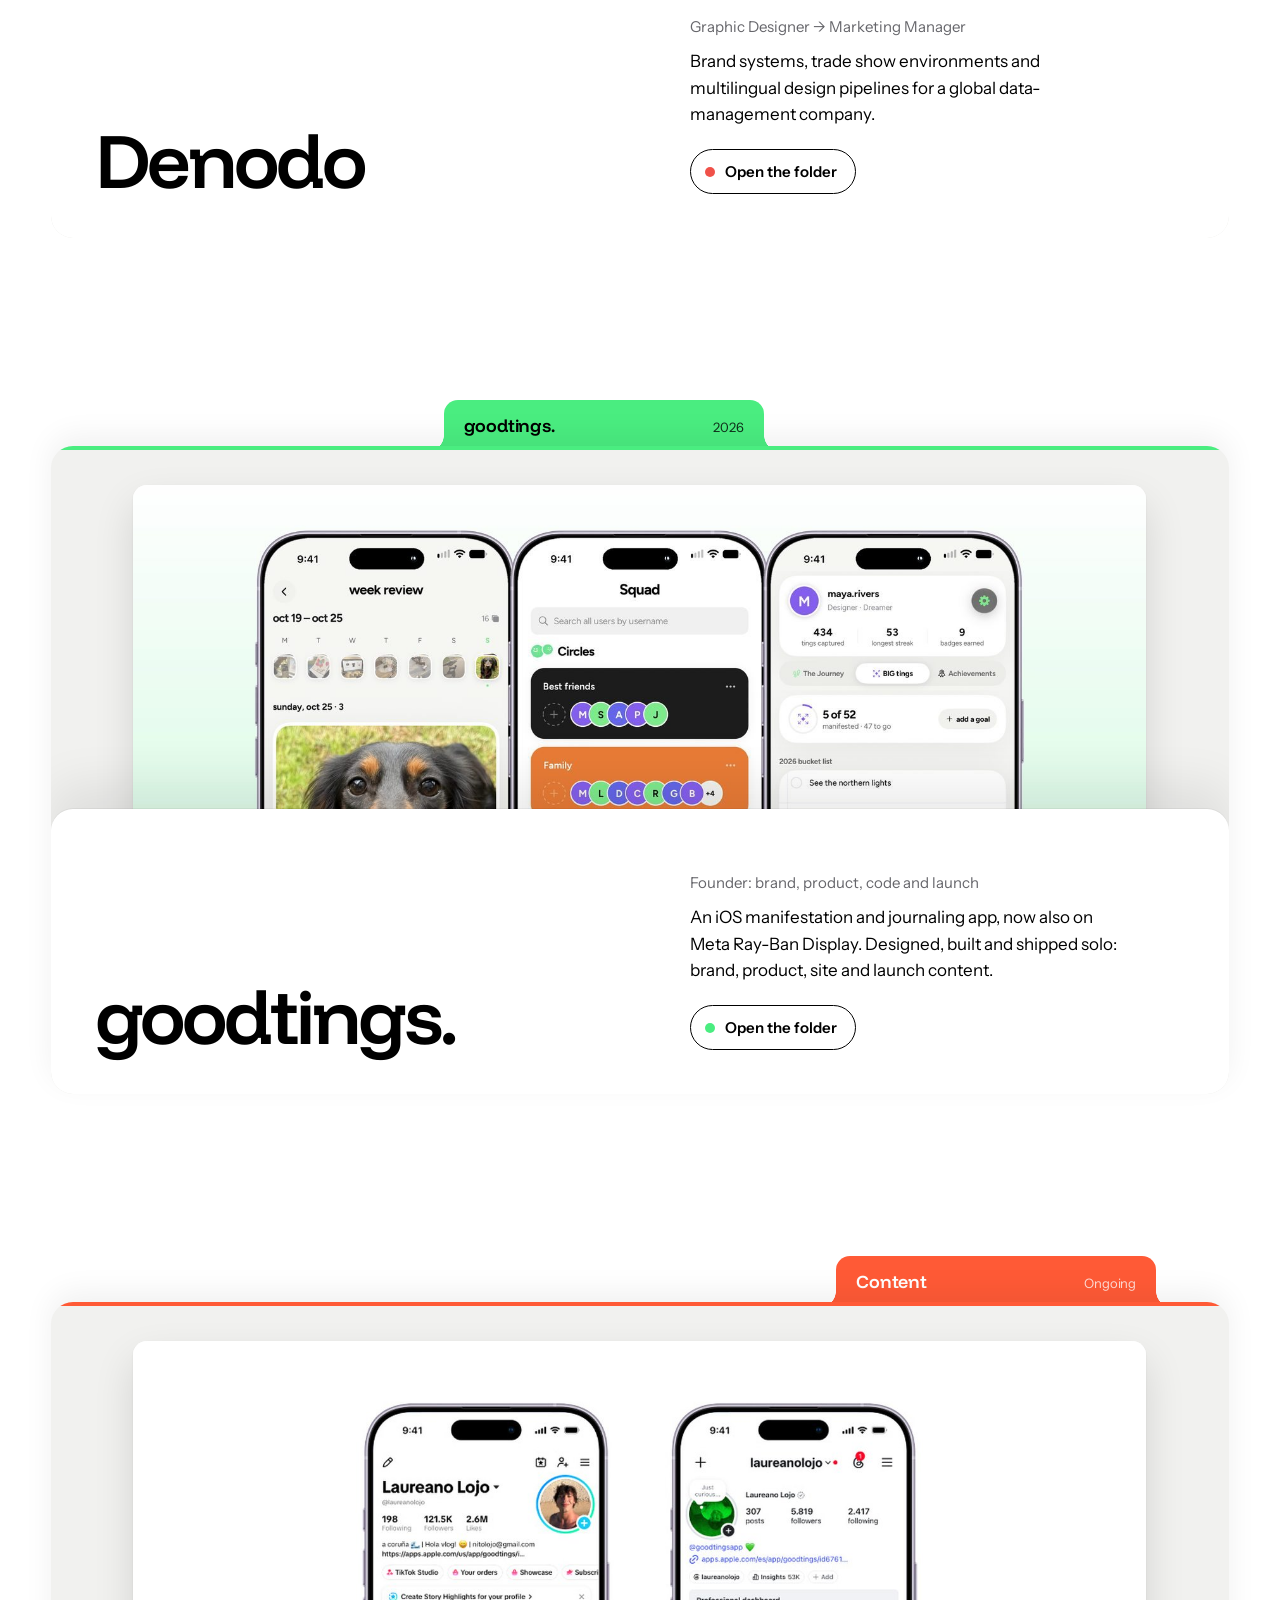
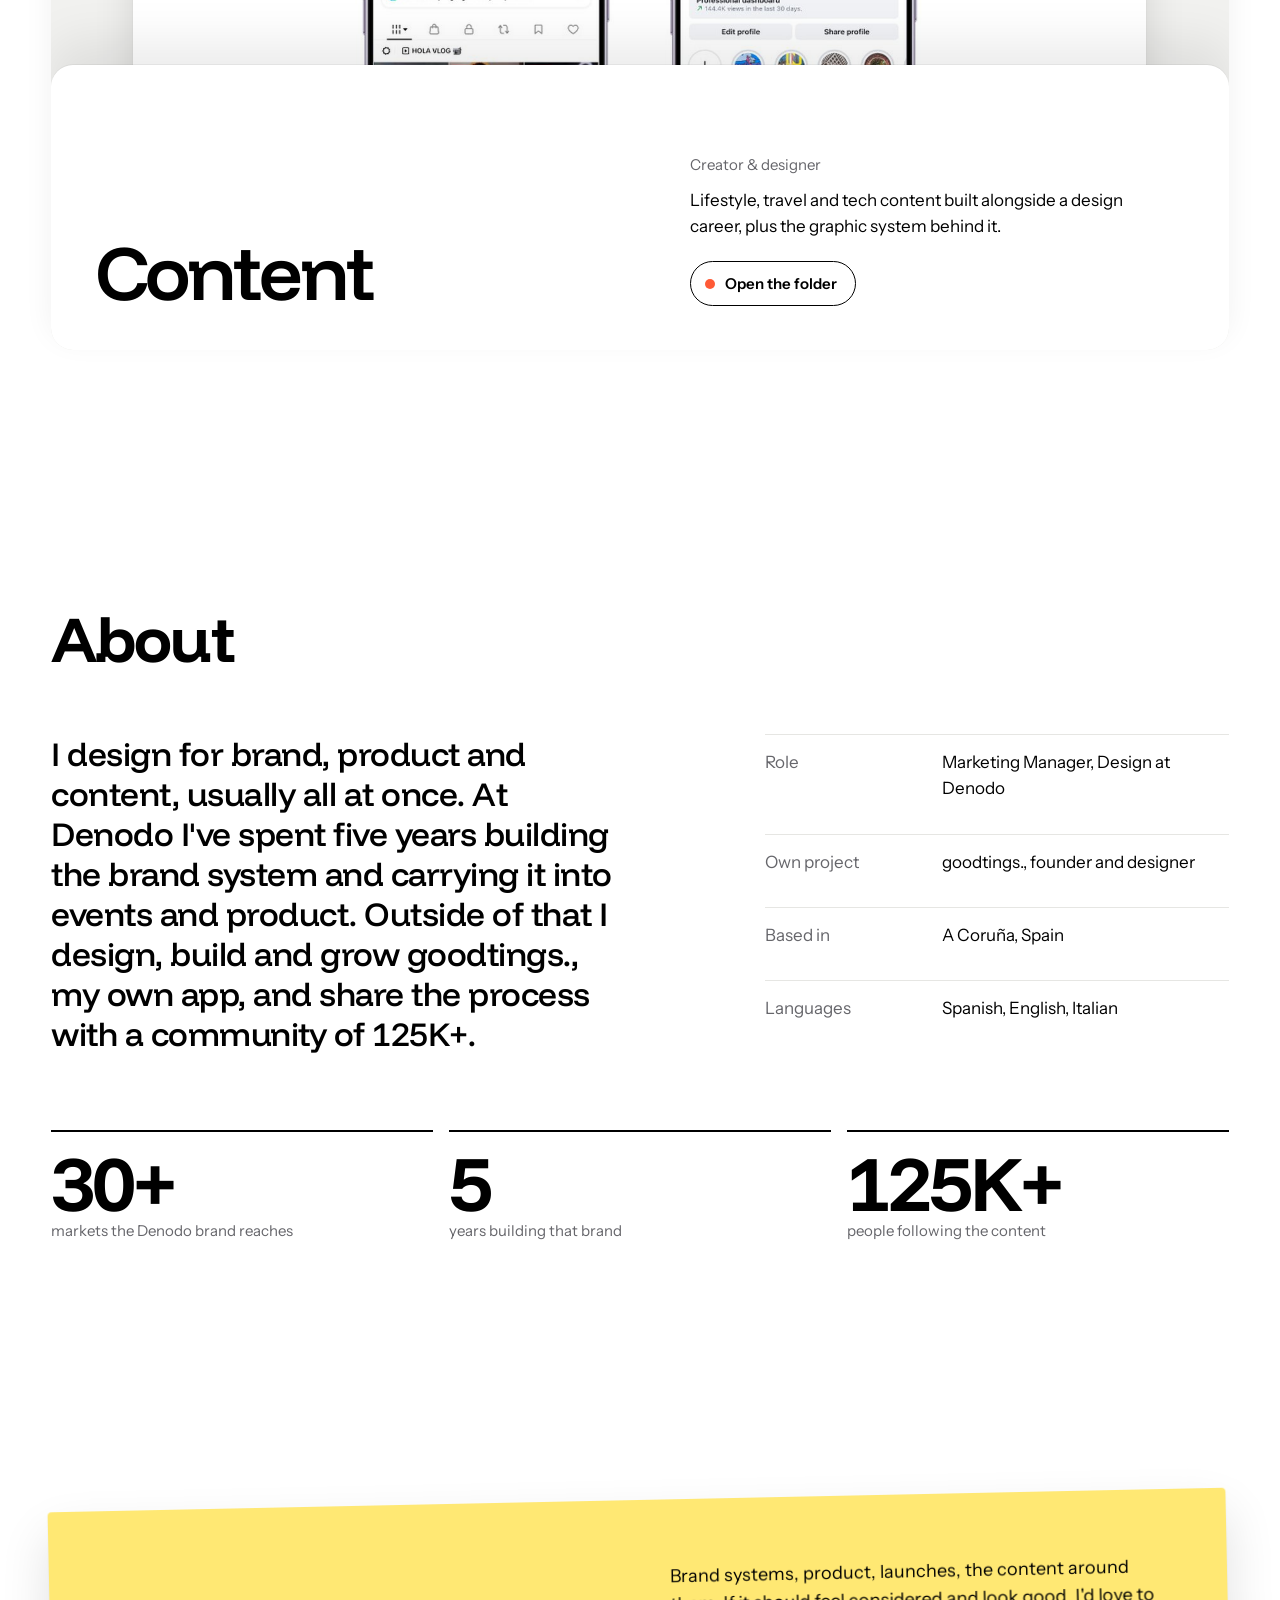
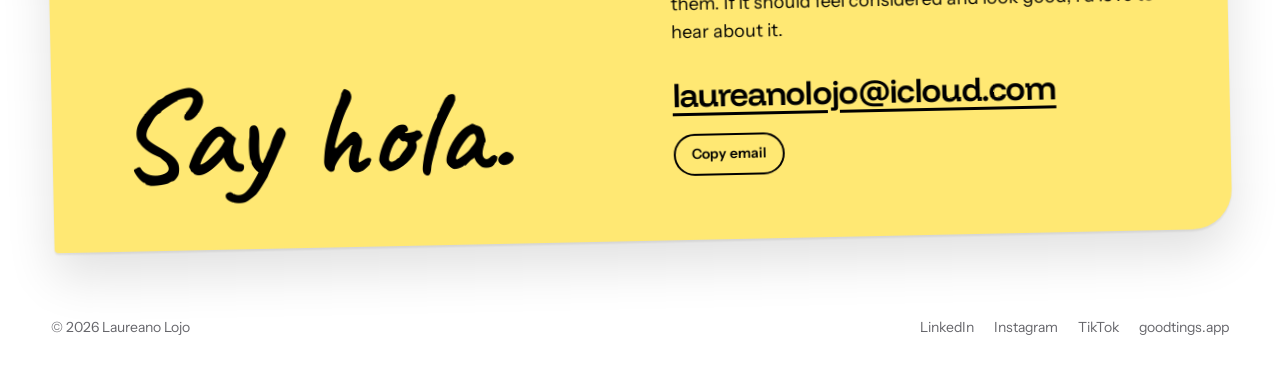
==== commit 2552f3bd: "portfolio polish: tab fillets and square corner on edge folder, sticker ring fits once, business car" ====
--- a/index.html
+++ b/index.html
@@ -18,7 +18,7 @@
 <link rel="icon" type="image/x-icon" href="assets/favicon.ico?v=2">
 <link rel="icon" type="image/png" sizes="32x32" href="assets/favicon-32.png?v=2">
 <link rel="apple-touch-icon" href="assets/apple-touch-icon.png?v=2">
-<link rel="stylesheet" href="assets/style.css?v=6">
+<link rel="stylesheet" href="assets/style.css?v=7">
 </head>
 <body>
 <a class="skip" href="#work" data-en="Skip to work" data-es="Ir al trabajo">Skip to work</a>
@@ -78,21 +78,21 @@
 
   <div class="obj" tabindex="0" data-at="0.84,0.69,4" data-m="0.6,0.16,4"
        data-en-label="Post-it note" data-es-label="Post-it">
-    <span class="face postit"><span data-en="3 good tings a day" data-es="3 good tings al día">3 good tings a day</span><small data-en="(that's the whole idea)" data-es="(esa es toda la idea)">(that's the whole idea)</small></span>
+    <span class="face postit"><span data-en="3 good tings a day" data-es="3 good tings al día">3 good tings a day</span><small data-en="(that's the whole idea)" data-es="(esa es toda la idea)">(that's the whole idea)</small></span>
   </div>
 
   <a class="obj" href="#contact" data-at="0.87,0.04,0" data-m="0.7,0.03,0"
      data-en-label="Say hola: contact" data-es-label="Di hola: contacto">
     <span class="face sticker">
       <svg viewBox="0 0 150 150" aria-hidden="true"><defs><path id="ring" d="M75,75 m-58,0 a58,58 0 1,1 116,0 a58,58 0 1,1 -116,0"/></defs>
-        <text fill="#fff" font-family="Instrument Sans, sans-serif" font-size="13" font-weight="600" letter-spacing="3"><textPath href="#ring" class="ring-text">available for good projects ✳ available for good projects ✳</textPath></text></svg>
+        <text fill="#fff" font-family="Instrument Sans, sans-serif" font-size="13" font-weight="600" letter-spacing="0"><textPath href="#ring" class="ring-text" textLength="358" lengthAdjust="spacing">available for good projects ✳ </textPath></text></svg>
       <b data-en="say hola" data-es="di hola">say hola</b>
     </span>
   </a>
 
   <a class="obj" href="mailto:laureanolojo@icloud.com" data-at="0.645,0.68,-3" data-m="0.3,0.43,-4"
      data-en-label="Business card: email Laureano" data-es-label="Tarjeta: escribe a Laureano">
-    <span class="face bizcard"><b>Laureano Lojo</b><span><span data-en="Designer, A Coruña" data-es="Diseñador, A Coruña">Designer, A Coruña</span><br>laureanolojo@icloud.com</span></span>
+    <span class="face bizcard"><b>Laureano Lojo</b><span><span data-en="Designer, A Coruña" data-es="Diseñador, A Coruña">Designer, A Coruña</span><span>laureanolojo@icloud.com</span></span></span>
   </a>
 </div>
 
@@ -124,10 +124,12 @@
   <section id="contact" class="wrap contact">
     <div class="note">
       <h2 data-en="Say hola." data-es="Di hola.">Say hola.</h2>
-      <p data-en="Brand systems, product, launches, the content around them. If it should feel considered and look good, I'd love to hear about it." data-es="Sistemas de marca, producto, lanzamientos y el contenido que los rodea. Si tiene que sentirse cuidado y verse bien, me encantará escucharlo.">Brand systems, product, launches, the content around them. If it should feel considered and look good, I'd love to hear about it.</p>
-      <div class="mail">
-        <a href="mailto:laureanolojo@icloud.com">laureanolojo@icloud.com</a>
-        <button type="button" class="copy" data-copy="laureanolojo@icloud.com" data-en="Copy email" data-es="Copiar email">Copy email</button>
+      <div class="note-body">
+        <p data-en="Brand systems, product, launches, the content around them. If it should feel considered and look good, I'd love to hear about it." data-es="Sistemas de marca, producto, lanzamientos y el contenido que los rodea. Si tiene que sentirse cuidado y verse bien, me encantará escucharlo.">Brand systems, product, launches, the content around them. If it should feel considered and look good, I'd love to hear about it.</p>
+        <div class="mail">
+          <a href="mailto:laureanolojo@icloud.com">laureanolojo@icloud.com</a>
+          <button type="button" class="copy" data-copy="laureanolojo@icloud.com" data-en="Copy email" data-es="Copiar email">Copy email</button>
+        </div>
       </div>
     </div>
   </section>
@@ -144,6 +146,6 @@
 </footer>
 
 <script src="assets/data.js?v=6"></script>
-<script src="assets/main.js?v=6"></script>
+<script src="assets/main.js?v=7"></script>
 </body>
 </html>
--- a/assets/style.css
+++ b/assets/style.css
@@ -110,7 +110,7 @@
 @media (prefers-reduced-motion: reduce) { .sticker svg { animation: none; } }
 .bizcard { width: 260px; height: 150px; padding: 18px 20px; background: #fff; border-radius: 6px; display: flex; flex-direction: column; justify-content: space-between; }
 .bizcard b { font-family: var(--display); font-size: 22px; font-weight: 700; line-height: 1; }
-.bizcard span { font-size: 13px; color: var(--graphite); }
+.bizcard span { font-size: 13px; color: var(--graphite); line-height: 1.5; }
 
 .hint { margin: 0 0 14px; color: rgba(255,255,255,.78); font-family: var(--hand); font-size: 26px; transform: rotate(-2deg); transform-origin: left; transition: opacity .6s; }
 .desk.touched .hint { opacity: 0; }
@@ -135,9 +135,19 @@
 .f-tab em { font-style: normal; font-family: var(--text); font-weight: 400; font-size: 13px; opacity: .8; }
 .f-back {
   position: relative; display: block; height: clamp(520px, 72vh, 660px);
-  background: #F1F1EF; border-radius: 22px; border-top: 4px solid var(--accent); overflow: hidden;
+  background: #F1F1EF; border-radius: 22px; overflow: hidden;
   box-shadow: 0 -10px 30px rgba(0,0,0,.06);
 }
+.f-back::before { content: ''; position: absolute; left: 0; right: 0; top: 0; height: 4px; background: var(--accent); z-index: 1; }
+.folder.at-edge .f-back { border-top-left-radius: 0; }
+/* the curve where the tab meets the folder edge */
+.f-tab::before, .f-tab::after {
+  content: ''; position: absolute; bottom: 0; width: 14px; height: 14px; pointer-events: none;
+  background: radial-gradient(circle at var(--cx) 0, transparent 13.5px, var(--accent) 14px);
+}
+.f-tab::before { left: -14px; --cx: 0; }
+.f-tab::after { right: -14px; --cx: 100%; }
+.folder.at-edge .f-tab::before { display: none; }
 .folder:first-child .f-back { box-shadow: none; }
 .f-sheet {
   position: absolute; left: 7%; right: 7%; top: 6%; aspect-ratio: 16 / 10; border-radius: 14px; overflow: hidden; background: #fff;
@@ -182,10 +192,11 @@
   position: relative; background: var(--postit); border-radius: 4px 4px 40px 4px; padding: clamp(28px, 5vw, 72px);
   transform: rotate(-1.2deg); box-shadow: 0 2px 2px rgba(0,0,0,.08), 0 24px 50px rgba(0,0,0,.12);
 }
-.note h2 { margin: 0; font-family: var(--hand); font-weight: 600; font-size: clamp(56px, 9vw, 140px); line-height: .85; }
-.note p { margin: 20px 0 0; max-width: 46ch; }
-.mail { display: flex; flex-wrap: wrap; align-items: center; gap: 12px; margin-top: 28px; }
-.mail a { font-family: var(--display); font-weight: 700; font-size: clamp(22px, 3.4vw, 44px); letter-spacing: -.02em; text-decoration-thickness: 3px; text-underline-offset: 6px; overflow-wrap: anywhere; }
+.note { display: grid; grid-template-columns: minmax(0, 1fr) minmax(0, 1fr); gap: clamp(24px, 5vw, 80px); align-items: end; }
+.note h2 { margin: 0; font-family: var(--hand); font-weight: 600; font-size: clamp(64px, 10vw, 160px); line-height: .8; }
+.note p { margin: 0; max-width: 42ch; font-size: 18px; }
+.mail { display: flex; flex-wrap: wrap; align-items: center; gap: 14px; margin-top: 22px; }
+.mail a { font-family: var(--display); font-weight: 600; font-size: clamp(22px, 2.6vw, 36px); letter-spacing: -.02em; text-decoration-thickness: 3px; text-underline-offset: 6px; overflow-wrap: anywhere; }
 .copy { border: 2px solid var(--ink); background: transparent; border-radius: 999px; padding: 8px 16px; font-weight: 600; font-size: 14px; cursor: pointer; }
 .copy:hover { background: var(--ink); color: var(--postit); }
 .foot { display: flex; flex-wrap: wrap; justify-content: space-between; gap: 12px; padding-block: 36px 40px; color: var(--graphite); font-size: 14px; }
@@ -260,7 +271,10 @@
   .numbers { grid-template-columns: 1fr; }
   .facts div { grid-template-columns: 1fr; gap: 2px; }
   .pd-meta { grid-template-columns: 1fr; }
-  .note { transform: none; }
+  .note { transform: none; grid-template-columns: 1fr; }
 }
 .blk-wide.tall img { width: min(100%, 900px); margin-left: auto; }
 .gallery:has(> img:only-child) { columns: 1; max-width: 760px; }
+h1, h2, h3 { text-wrap: balance; }
+p { text-wrap: pretty; }
+@media (max-width: 640px) { .contact { padding-top: 40px; } }
